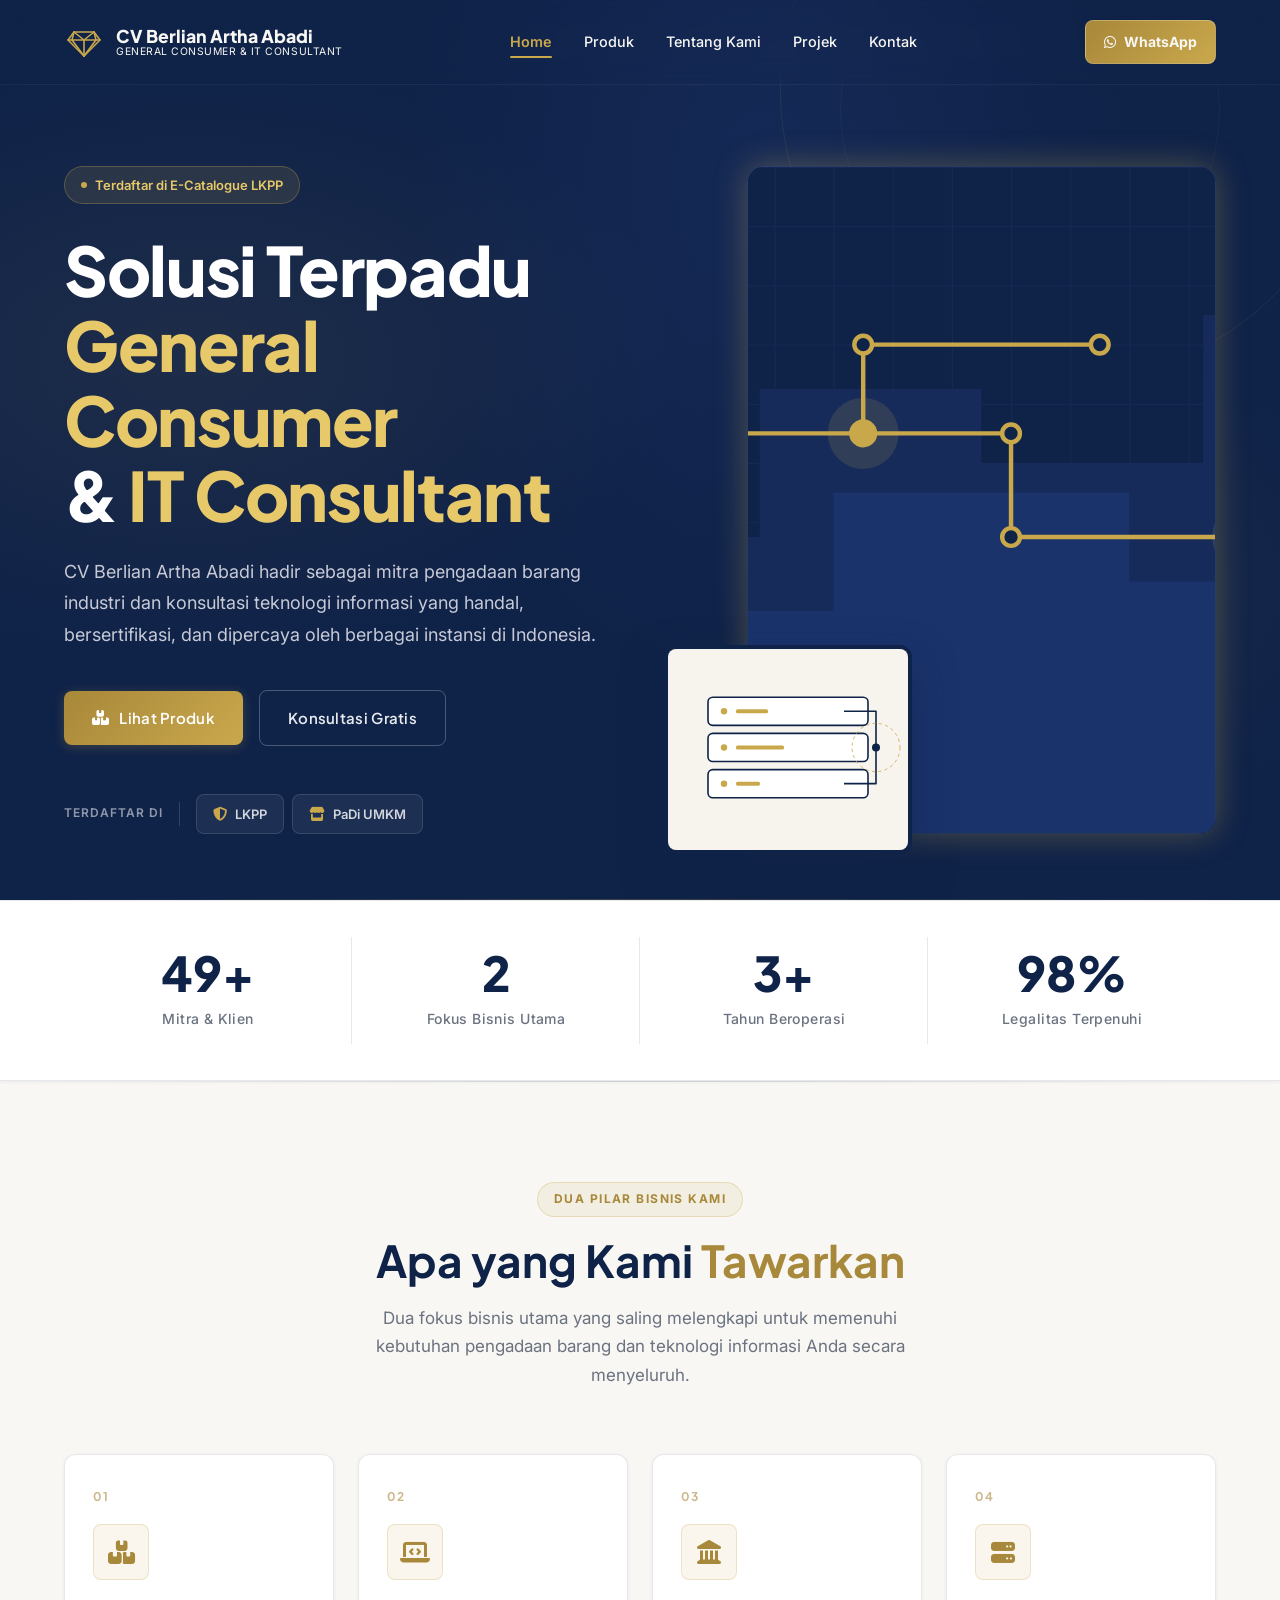
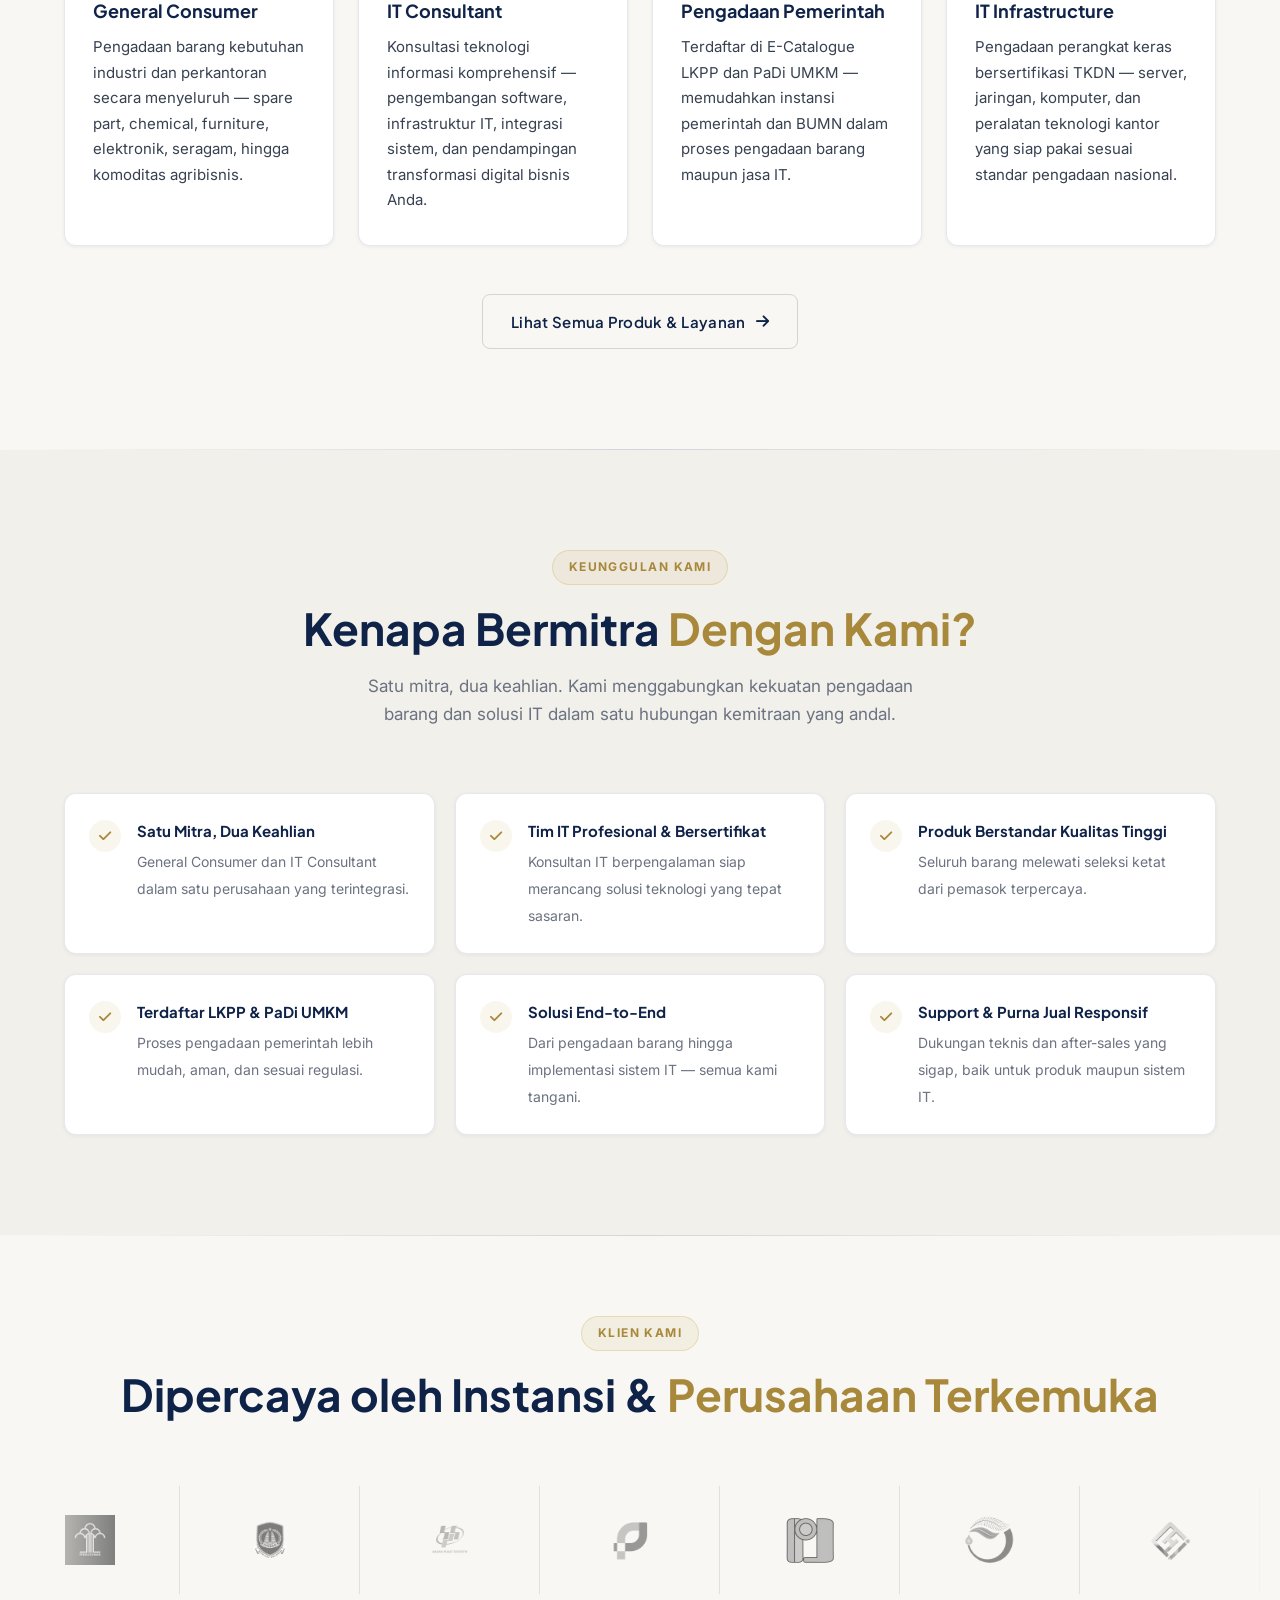
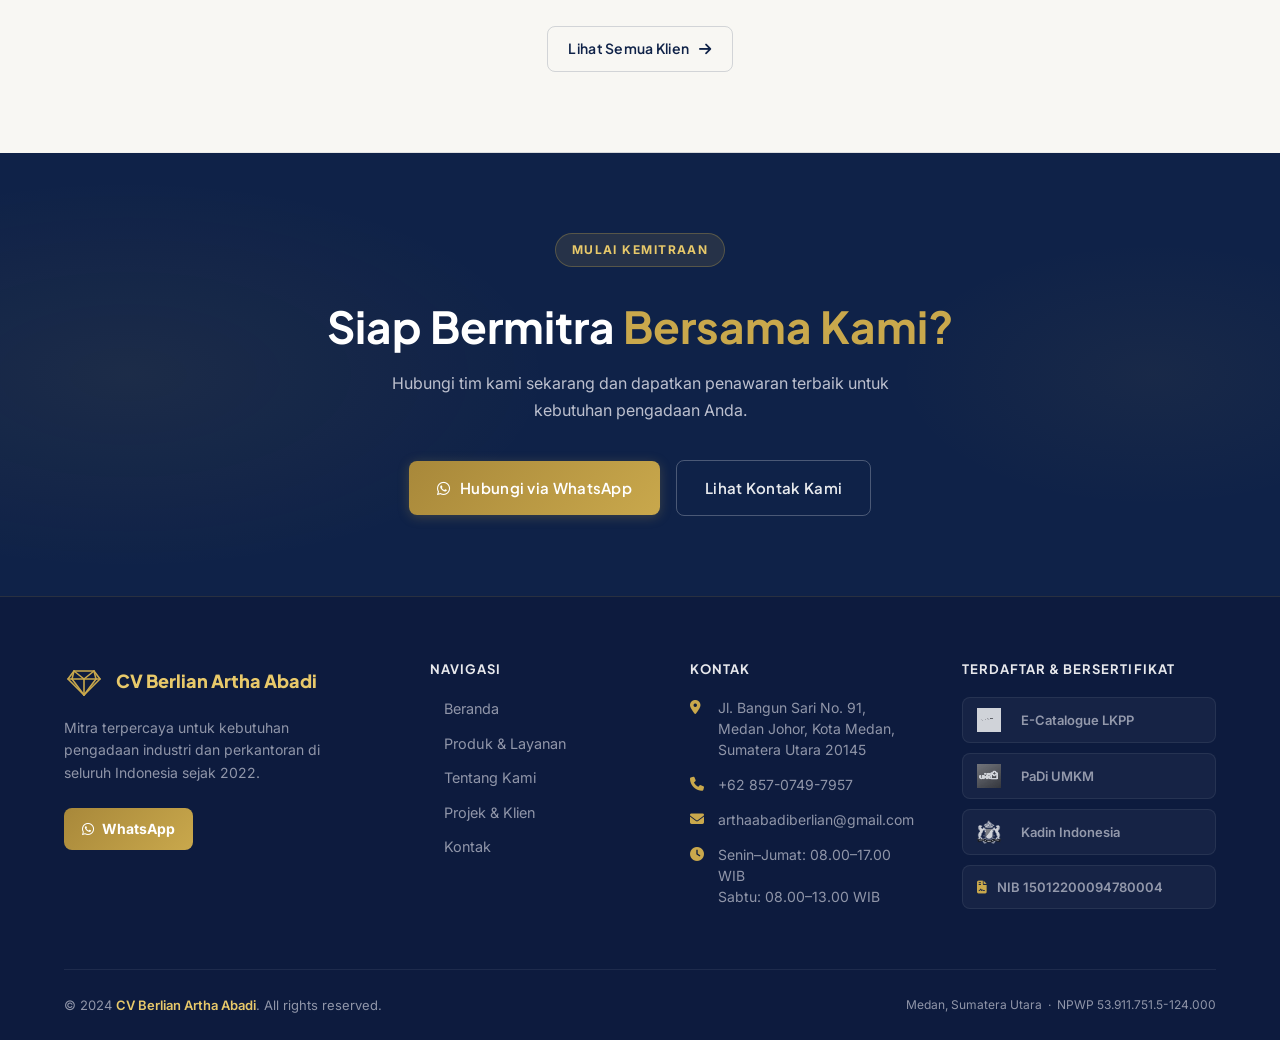
==== index.html @ b02e5cff "first commit" ====
<!DOCTYPE html>
<html lang="id">

<head>
  <meta charset="UTF-8" />
  <meta name="viewport" content="width=device-width, initial-scale=1.0" />
  <title>CV Berlian Artha Abadi — General Consumer & IT Consultant</title>

  <!-- SEO & Meta Tags -->
  <meta name="description"
    content="CV Berlian Artha Abadi adalah mitra terpercaya dalam bidang General Consumer dan IT Consultant — pengadaan barang & solusi teknologi untuk instansi pemerintah dan perusahaan swasta." />
  <meta name="robots" content="index, follow" />
  <link rel="canonical" href="https://www.berlianarthaabadi.co.id/" />

  <!-- Open Graph / Social Media -->
  <meta property="og:title" content="CV Berlian Artha Abadi — Solusi Terpadu Pengadaan & IT" />
  <meta property="og:description"
    content="Mitra terpercaya untuk kebutuhan industri & perkantoran. Terdaftar E-Catalogue LKPP & PaDi UMKM." />
  <meta property="og:type" content="website" />
  <meta property="og:url" content="https://www.berlianarthaabadi.co.id/" />
  <meta property="og:image" content="https://www.berlianarthaabadi.co.id/assets/images/logo-badge.svg" />
  <meta property="og:locale" content="id_ID" />

  <!-- Favicon & App Icons -->
  <link rel="icon" type="image/svg+xml" href="assets/images/favicon.svg" />
  <link rel="apple-touch-icon" href="assets/images/favicon.svg" />

  <!-- Performance: Preload Critical Assets (LCP Optimization) -->
  <link rel="preload" href="assets/images/hero-main.svg" as="image" />
  <link rel="preload" href="assets/images/hero-float.svg" as="image" />

  <!-- Fonts -->
  <link rel="preconnect" href="https://fonts.googleapis.com" />
  <link rel="preconnect" href="https://fonts.gstatic.com" crossorigin />
  <link
    href="https://fonts.googleapis.com/css2?family=Plus+Jakarta+Sans:wght@400;500;600;700;800&family=Inter:wght@400;500;600&display=swap"
    rel="stylesheet" />

  <!-- Font Awesome (Deferred for non-critical render) -->
  <link rel="preload" href="https://cdnjs.cloudflare.com/ajax/libs/font-awesome/6.5.0/css/all.min.css" as="style"
    onload="this.onload=null;this.rel='stylesheet'" />
  <noscript>
    <link rel="stylesheet" href="https://cdnjs.cloudflare.com/ajax/libs/font-awesome/6.5.0/css/all.min.css" />
  </noscript>

  <!-- AOS CSS -->
  <link rel="stylesheet" href="https://unpkg.com/aos@2.3.4/dist/aos.css" />

  <!-- Global CSS -->
  <link rel="stylesheet" href="css/style.css" />

  <!-- Structured Data (JSON-LD) for Local Business & B2B SEO -->
  <script type="application/ld+json">
  {
    "@context": "https://schema.org",
    "@type": "LocalBusiness",
    "name": "CV Berlian Artha Abadi",
    "image": "https://www.berlianarthaabadi.co.id/assets/images/logo-icon.svg",
    "@id": "https://www.berlianarthaabadi.co.id/",
    "url": "https://www.berlianarthaabadi.co.id/",
    "telephone": "+6285707497957",
    "email": "arthaabadiberlian@gmail.com",
    "address": {
      "@type": "PostalAddress",
      "streetAddress": "Jl. Bangun Sari No. 91, Kelurahan Kedai Durian, Kecamatan Medan Johor",
      "addressLocality": "Medan",
      "addressRegion": "Sumatera Utara",
      "postalCode": "20145",
      "addressCountry": "ID"
    },
    "geo": {
      "@type": "GeoCoordinates",
      "latitude": 3.5596,
      "longitude": 98.6722
    },
    "foundingDate": "2022-03-30",
    "description": "Perusahaan penyedia pengadaan barang industri (General Consumer) dan IT Consultant terpercaya di Medan, Sumatera Utara.",
    "priceRange": "$$"
  }
  </script>
</head>

<body>

  <!-- ============================================================
     NAVBAR
     ============================================================ -->
  <header class="navbar navbar-transparent-top" role="banner">
    <div class="container">
      <div class="navbar-inner">

        <a href="index.html" class="navbar-logo" aria-label="CV Berlian Artha Abadi — Beranda">
          <div class="logo-icon" aria-hidden="true" style="background: transparent; border: none;">
            <img src="assets/images/logo-icon.svg" alt="Ikon CV BAA" width="40" height="40"
              style="width: 100%; height: 100%;">
          </div>
          <div class="logo-text">
            <span class="logo-title" style="font-size: 1.1rem;">CV Berlian Artha Abadi</span>
            <span class="logo-subtitle" style="letter-spacing: 0.05em;">General Consumer &amp; IT Consultant</span>
          </div>
        </a>

        <nav role="navigation" aria-label="Menu utama desktop">
          <ul class="navbar-nav" role="list">
            <li><a href="index.html" class="nav-link active" data-page="index.html">Home</a></li>
            <li><a href="produk.html" class="nav-link" data-page="produk.html">Produk</a></li>
            <li><a href="tentang.html" class="nav-link" data-page="tentang.html">Tentang Kami</a></li>
            <li><a href="projek.html" class="nav-link" data-page="projek.html">Projek</a></li>
            <li><a href="kontak.html" class="nav-link" data-page="kontak.html">Kontak</a></li>
          </ul>
        </nav>

        <div class="navbar-cta">
          <a href="https://wa.me/6285707497957" class="btn-whatsapp" target="_blank" rel="noopener noreferrer"
            aria-label="Hubungi via WhatsApp">
            <i class="fa-brands fa-whatsapp" aria-hidden="true"></i> WhatsApp
          </a>
          <button class="hamburger" aria-label="Buka menu navigasi mobile" aria-expanded="false"
            aria-controls="mobile-nav">
            <span></span>
            <span></span>
            <span></span>
          </button>
        </div>

      </div>
    </div>
  </header>

  <!-- Mobile Nav Panel -->
  <div class="mobile-nav" id="mobile-nav" role="dialog" aria-label="Menu navigasi mobile">
    <nav>
      <ul role="list">
        <li><a href="index.html" class="nav-link" data-page="index.html">Home</a></li>
        <li><a href="produk.html" class="nav-link" data-page="produk.html">Produk</a></li>
        <li><a href="tentang.html" class="nav-link" data-page="tentang.html">Tentang Kami</a></li>
        <li><a href="projek.html" class="nav-link" data-page="projek.html">Projek</a></li>
        <li><a href="kontak.html" class="nav-link" data-page="kontak.html">Kontak</a></li>
      </ul>
    </nav>
    <div class="mobile-nav-cta">
      <a href="https://wa.me/6285707497957" class="btn btn-primary" target="_blank" rel="noopener noreferrer">
        <i class="fa-brands fa-whatsapp" aria-hidden="true"></i> Hubungi via WhatsApp
      </a>
    </div>
  </div>

  <main>
    <!-- ============================================================
       HERO SECTION
       ============================================================ -->
    <section class="hero" id="hero">
      <div class="hero-bg" aria-hidden="true"></div>
      <div class="hero-geo" aria-hidden="true">
        <div class="hero-geo-line"></div>
      </div>

      <div class="container">
        <div class="hero-inner">
          <!-- Left Column: Content -->
          <div class="hero-content" data-aos="fade-right" data-aos-duration="800">
            <div class="hero-tag">Terdaftar di E-Catalogue LKPP</div>
            <h1 class="hero-title">
              Solusi Terpadu<br>
              <span class="highlight">General Consumer</span><br>
              &amp; <span class="highlight">IT Consultant</span>
            </h1>
            <p class="hero-subtitle">
              CV Berlian Artha Abadi hadir sebagai mitra pengadaan barang industri
              dan konsultasi teknologi informasi yang handal, bersertifikasi, dan
              dipercaya oleh berbagai instansi di Indonesia.
            </p>
            <div class="btn-group" data-aos="fade-up" data-aos-delay="200">
              <a href="produk.html" class="btn btn-primary">
                <i class="fa-solid fa-boxes-stacked" aria-hidden="true"></i> Lihat Produk
              </a>
              <a href="kontak.html" class="btn btn-outline-light">Konsultasi Gratis</a>
            </div>
            <div class="hero-badges" data-aos="fade-up" data-aos-delay="350">
              <span class="hero-badge-label">Terdaftar di</span>
              <div class="hero-badge-divider" aria-hidden="true"></div>
              <div class="trust-badges-row flex gap-8">
                <div class="trust-badge"><i class="fa-solid fa-shield-halved" aria-hidden="true"></i> LKPP</div>
                <div class="trust-badge"><i class="fa-solid fa-store" aria-hidden="true"></i> PaDi UMKM</div>
              </div>
            </div>
          </div>

          <!-- Right Column: Visual Composition -->
          <div class="hero-visual" data-aos="fade-left" data-aos-duration="1000">
            <img src="assets/images/hero-main.svg" alt="Ilustrasi Pengadaan Industri Terpadu" class="hero-img-main"
              fetchpriority="high">
            <img src="assets/images/hero-float.svg" alt="Ilustrasi Solusi IT Consultant" class="hero-img-float"
              fetchpriority="high">
          </div>
        </div>
      </div>
    </section>

    <!-- ============================================================
       STATS / COUNTER SECTION
       ============================================================ -->
    <section class="stats-section" aria-label="Statistik perusahaan">
      <div class="container">
        <div class="stats-grid">

          <div class="stat-item" data-aos="zoom-in" data-aos-delay="0">
            <span class="stat-number" data-counter="50+" aria-label="Lebih dari 50 mitra dan klien">0</span>
            <span class="stat-label">Mitra &amp; Klien</span>
          </div>

          <div class="stat-item" data-aos="zoom-in" data-aos-delay="100">
            <span class="stat-number" data-counter="2" aria-label="2 fokus bisnis utama">0</span>
            <span class="stat-label">Fokus Bisnis Utama</span>
          </div>

          <div class="stat-item" data-aos="zoom-in" data-aos-delay="200">
            <span class="stat-number" data-counter="3+" aria-label="Lebih dari 3 tahun beroperasi">0</span>
            <span class="stat-label">Tahun Beroperasi</span>
          </div>

          <div class="stat-item" data-aos="zoom-in" data-aos-delay="300">
            <span class="stat-number" data-counter="100%" aria-label="100 persen legalitas terpenuhi">0</span>
            <span class="stat-label">Legalitas Terpenuhi</span>
          </div>

        </div>
      </div>
    </section>

    <div class="section-divider" aria-hidden="true"></div>

    <!-- ============================================================
       LAYANAN UNGGULAN
       ============================================================ -->
    <section class="section" id="layanan">
      <div class="container">

        <div class="section-header" data-aos="fade-up">
          <span class="section-label">Dua Pilar Bisnis Kami</span>
          <h2 class="section-title">Apa yang Kami <span>Tawarkan</span></h2>
          <p class="section-subtitle">
            Dua fokus bisnis utama yang saling melengkapi untuk memenuhi kebutuhan
            pengadaan barang dan teknologi informasi Anda secara menyeluruh.
          </p>
        </div>

        <div class="services-grid">

          <article class="service-card" data-aos="fade-up" data-aos-delay="0">
            <div class="service-number" aria-hidden="true">01</div>
            <div class="card-icon">
              <i class="fa-solid fa-boxes-stacked" aria-hidden="true"></i>
            </div>
            <h3 class="card-title">General Consumer</h3>
            <p class="card-text">
              Pengadaan barang kebutuhan industri dan perkantoran secara menyeluruh —
              spare part, chemical, furniture, elektronik, seragam, hingga komoditas agribisnis.
            </p>
          </article>

          <article class="service-card" data-aos="fade-up" data-aos-delay="100">
            <div class="service-number" aria-hidden="true">02</div>
            <div class="card-icon">
              <i class="fa-solid fa-laptop-code" aria-hidden="true"></i>
            </div>
            <h3 class="card-title">IT Consultant</h3>
            <p class="card-text">
              Konsultasi teknologi informasi komprehensif — pengembangan software,
              infrastruktur IT, integrasi sistem, dan pendampingan transformasi digital bisnis Anda.
            </p>
          </article>

          <article class="service-card" data-aos="fade-up" data-aos-delay="200">
            <div class="service-number" aria-hidden="true">03</div>
            <div class="card-icon">
              <i class="fa-solid fa-landmark" aria-hidden="true"></i>
            </div>
            <h3 class="card-title">Pengadaan Pemerintah</h3>
            <p class="card-text">
              Terdaftar di E-Catalogue LKPP dan PaDi UMKM — memudahkan
              instansi pemerintah dan BUMN dalam proses pengadaan barang maupun jasa IT.
            </p>
          </article>

          <article class="service-card" data-aos="fade-up" data-aos-delay="300">
            <div class="service-number" aria-hidden="true">04</div>
            <div class="card-icon">
              <i class="fa-solid fa-server" aria-hidden="true"></i>
            </div>
            <h3 class="card-title">IT Infrastructure</h3>
            <p class="card-text">
              Pengadaan perangkat keras bersertifikasi TKDN — server, jaringan,
              komputer, dan peralatan teknologi kantor yang siap pakai sesuai standar pengadaan nasional.
            </p>
          </article>

        </div>

        <div class="text-center mt-48" data-aos="fade-up" data-aos-delay="100">
          <a href="produk.html" class="btn btn-outline">
            Lihat Semua Produk &amp; Layanan
            <i class="fa-solid fa-arrow-right" aria-hidden="true"></i>
          </a>
        </div>

      </div>
    </section>

    <div class="section-divider" aria-hidden="true"></div>

    <!-- ============================================================
       KENAPA BERMITRA DENGAN KAMI
       ============================================================ -->
    <section class="section section-alt" id="keunggulan">
      <div class="container">

        <div class="section-header" data-aos="fade-up">
          <span class="section-label">Keunggulan Kami</span>
          <h2 class="section-title">Kenapa Bermitra <span>Dengan Kami?</span></h2>
          <p class="section-subtitle">
            Satu mitra, dua keahlian. Kami menggabungkan kekuatan pengadaan barang
            dan solusi IT dalam satu hubungan kemitraan yang andal.
          </p>
        </div>

        <div class="why-grid">

          <div class="why-item" data-aos="fade-up" data-aos-delay="0">
            <div class="why-check"><i class="fa-solid fa-check" aria-hidden="true"></i></div>
            <div class="why-text">
              <strong>Satu Mitra, Dua Keahlian</strong>
              <span>General Consumer dan IT Consultant dalam satu perusahaan yang terintegrasi.</span>
            </div>
          </div>

          <div class="why-item" data-aos="fade-up" data-aos-delay="80">
            <div class="why-check"><i class="fa-solid fa-check" aria-hidden="true"></i></div>
            <div class="why-text">
              <strong>Tim IT Profesional &amp; Bersertifikat</strong>
              <span>Konsultan IT berpengalaman siap merancang solusi teknologi yang tepat sasaran.</span>
            </div>
          </div>

          <div class="why-item" data-aos="fade-up" data-aos-delay="160">
            <div class="why-check"><i class="fa-solid fa-check" aria-hidden="true"></i></div>
            <div class="why-text">
              <strong>Produk Berstandar Kualitas Tinggi</strong>
              <span>Seluruh barang melewati seleksi ketat dari pemasok terpercaya.</span>
            </div>
          </div>

          <div class="why-item" data-aos="fade-up" data-aos-delay="0">
            <div class="why-check"><i class="fa-solid fa-check" aria-hidden="true"></i></div>
            <div class="why-text">
              <strong>Terdaftar LKPP &amp; PaDi UMKM</strong>
              <span>Proses pengadaan pemerintah lebih mudah, aman, dan sesuai regulasi.</span>
            </div>
          </div>

          <div class="why-item" data-aos="fade-up" data-aos-delay="80">
            <div class="why-check"><i class="fa-solid fa-check" aria-hidden="true"></i></div>
            <div class="why-text">
              <strong>Solusi End-to-End</strong>
              <span>Dari pengadaan barang hingga implementasi sistem IT — semua kami tangani.</span>
            </div>
          </div>

          <div class="why-item" data-aos="fade-up" data-aos-delay="160">
            <div class="why-check"><i class="fa-solid fa-check" aria-hidden="true"></i></div>
            <div class="why-text">
              <strong>Support &amp; Purna Jual Responsif</strong>
              <span>Dukungan teknis dan after-sales yang sigap, baik untuk produk maupun sistem IT.</span>
            </div>
          </div>

        </div>

      </div>
    </section>

    <div class="section-divider" aria-hidden="true"></div>

    <!-- ============================================================
       KLIEN KAMI — MARQUEE
       ============================================================ -->
    <section class="clients-section" id="klien">
      <div class="container">
        <div class="section-header" data-aos="fade-up">
          <span class="section-label">Klien Kami</span>
          <h2 class="section-title">Dipercaya oleh Instansi &amp; <span>Perusahaan Terkemuka</span></h2>
        </div>
      </div>

      <div class="marquee-wrapper" aria-label="Daftar klien CV BAA" role="region">
        <div class="marquee-track" aria-hidden="true">
          <!-- Set 1 -->
          <div class="client-logo-item">
            <div class="client-logo-box">
              <img src="assets/images/clients/logo-kemenkumham.png" alt="Kemenkumham RI" class="marquee-logo"
                loading="lazy">
            </div>
          </div>
          <div class="client-logo-item">
            <div class="client-logo-box">
              <img src="assets/images/clients/logo-imigrasi.png" alt="Imigrasi Sumut–Aceh" class="marquee-logo"
                loading="lazy">
            </div>
          </div>
          <div class="client-logo-item">
            <div class="client-logo-box">
              <img src="assets/images/clients/logo-bps.png" alt="BPS Tebing Tinggi" class="marquee-logo" loading="lazy">
            </div>
          </div>
          <div class="client-logo-item">
            <div class="client-logo-box">
              <img src="assets/images/clients/logo-pelindo.png" alt="Pelindo" class="marquee-logo" loading="lazy">
            </div>
          </div>
          <div class="client-logo-item">
            <div class="client-logo-box">
              <img src="assets/images/clients/logo-paya-pinang.png" alt="Paya Pinang Group" class="marquee-logo"
                loading="lazy">
            </div>
          </div>
          <div class="client-logo-item">
            <div class="client-logo-box"><img src="assets/images/clients/Betami Logo.png" alt="PT Betami" class="marquee-logo" loading="lazy"></div>
          </div>
          <div class="client-logo-item">
            <div class="client-logo-box"><img src="assets/images/clients/Hana Cakra Logo.png" alt="PT Hana Cakra Indonesia" class="marquee-logo" loading="lazy"></div>
          </div>
          <div class="client-logo-item">
            <div class="client-logo-box"><img src="assets/images/clients/Tunas Harapan Sawit Logo.png" alt="PT Tunas Harapan Sawit" class="marquee-logo" loading="lazy"></div>
          </div>
          <div class="client-logo-item">
            <div class="client-logo-box"><img src="assets/images/clients/Cinta Raja Logo.png" alt="PT Cinta Raja" class="marquee-logo" loading="lazy"></div>
          </div>
          <div class="client-logo-item">
            <div class="client-logo-box"><img src="assets/images/clients/Dharma Guna Wibawa Logo (1).png" alt="PT Dharma Guna Wibawa" class="marquee-logo" loading="lazy"></div>
          </div>
          <div class="client-logo-item">
            <div class="client-logo-box"><img src="assets/images/clients/Mursi Jaya Mandiri Logo.png" alt="PT Mursi Jaya Mandiri" class="marquee-logo" loading="lazy"></div>
          </div>
          <div class="client-logo-item">
            <div class="client-logo-box"><span class="client-logo-name">PT Purwaka Artha Danadyaksa</span></div>
          </div>

          <!-- Set 2 -->
          <div class="client-logo-item">
            <div class="client-logo-box">
              <img src="assets/images/clients/logo-kemenkumham.png" alt="Kemenkumham RI" class="marquee-logo"
                loading="lazy">
            </div>
          </div>
          <div class="client-logo-item">
            <div class="client-logo-box">
              <img src="assets/images/clients/logo-imigrasi.png" alt="Imigrasi Sumut–Aceh" class="marquee-logo"
                loading="lazy">
            </div>
          </div>
          <div class="client-logo-item">
            <div class="client-logo-box">
              <img src="assets/images/clients/logo-bps.png" alt="BPS Tebing Tinggi" class="marquee-logo" loading="lazy">
            </div>
          </div>
          <div class="client-logo-item">
            <div class="client-logo-box">
              <img src="assets/images/clients/logo-pelindo.png" alt="Pelindo" class="marquee-logo" loading="lazy">
            </div>
          </div>
          <div class="client-logo-item">
            <div class="client-logo-box">
              <img src="assets/images/clients/logo-paya-pinang.png" alt="Paya Pinang Group" class="marquee-logo"
                loading="lazy">
            </div>
          </div>
          <div class="client-logo-item">
            <div class="client-logo-box"><img src="assets/images/clients/Betami Logo.png" alt="PT Betami" class="marquee-logo" loading="lazy"></div>
          </div>
          <div class="client-logo-item">
            <div class="client-logo-box"><img src="assets/images/clients/Hana Cakra Logo.png" alt="PT Hana Cakra Indonesia" class="marquee-logo" loading="lazy"></div>
          </div>
          <div class="client-logo-item">
            <div class="client-logo-box"><img src="assets/images/clients/Tunas Harapan Sawit Logo.png" alt="PT Tunas Harapan Sawit" class="marquee-logo" loading="lazy"></div>
          </div>
          <div class="client-logo-item">
            <div class="client-logo-box"><img src="assets/images/clients/Cinta Raja Logo.png" alt="PT Cinta Raja" class="marquee-logo" loading="lazy"></div>
          </div>
          <div class="client-logo-item">
            <div class="client-logo-box"><img src="assets/images/clients/Dharma Guna Wibawa Logo (1).png" alt="PT Dharma Guna Wibawa" class="marquee-logo" loading="lazy"></div>
          </div>
          <div class="client-logo-item">
            <div class="client-logo-box"><img src="assets/images/clients/Mursi Jaya Mandiri Logo.png" alt="PT Mursi Jaya Mandiri" class="marquee-logo" loading="lazy"></div>
          </div>
          <div class="client-logo-item">
            <div class="client-logo-box"><span class="client-logo-name">PT Purwaka Artha Danadyaksa</span></div>
          </div>
        </div>
      </div>

      <div class="container mt-32 text-center" data-aos="fade-up">
        <a href="projek.html" class="btn btn-outline btn-sm">
          Lihat Semua Klien
          <i class="fa-solid fa-arrow-right" aria-hidden="true"></i>
        </a>
      </div>
    </section>

    <div class="section-divider" aria-hidden="true"></div>

    <!-- ============================================================
       CTA SECTION
       ============================================================ -->
    <section class="cta-section" id="cta">
      <div class="cta-section-bg" aria-hidden="true"></div>
      <div class="container">
        <div class="cta-content" data-aos="fade-up">
          <span class="section-label">Mulai Kemitraan</span>
          <h2 class="cta-title mt-16">Siap Bermitra <span class="text-gold">Bersama Kami?</span></h2>
          <p class="cta-subtitle mt-16">
            Hubungi tim kami sekarang dan dapatkan penawaran terbaik
            untuk kebutuhan pengadaan Anda.
          </p>
          <div class="btn-group flex-center mt-32">
            <a href="https://wa.me/6285707497957" class="btn btn-primary" target="_blank" rel="noopener noreferrer">
              <i class="fa-brands fa-whatsapp" aria-hidden="true"></i>
              Hubungi via WhatsApp
            </a>
            <a href="kontak.html" class="btn btn-outline-light">
              Lihat Kontak Kami
            </a>
          </div>
        </div>
      </div>
    </section>
  </main>

  <!-- ============================================================
     FOOTER
     ============================================================ -->
  <footer class="footer" role="contentinfo">
    <div class="container">
      <div class="footer-grid">

        <!-- Col 1: Brand -->
        <div>
          <div class="footer-logo-wrap">
            <div class="logo-icon" aria-hidden="true" style="background: transparent; border: none;">
              <img src="assets/images/logo-icon.svg" alt="Ikon CV BAA" width="30" height="30"
                style="width: 100%; height: 100%;" loading="lazy">
            </div>
            <span class="footer-company-name">CV Berlian Artha Abadi</span>
          </div>
          <p class="footer-tagline">
            Mitra terpercaya untuk kebutuhan pengadaan industri dan perkantoran
            di seluruh Indonesia sejak 2022.
          </p>
          <div class="flex gap-12">
            <a href="https://wa.me/6285707497957" class="btn-whatsapp btn-sm" target="_blank" rel="noopener noreferrer"
              aria-label="WhatsApp CV BAA">
              <i class="fa-brands fa-whatsapp" aria-hidden="true"></i> WhatsApp
            </a>
          </div>
        </div>

        <!-- Col 2: Navigasi -->
        <div>
          <h4 class="footer-col-title">Navigasi</h4>
          <nav aria-label="Navigasi Footer">
            <ul class="footer-links" role="list">
              <li><a href="index.html" class="footer-link">Beranda</a></li>
              <li><a href="produk.html" class="footer-link">Produk &amp; Layanan</a></li>
              <li><a href="tentang.html" class="footer-link">Tentang Kami</a></li>
              <li><a href="projek.html" class="footer-link">Projek &amp; Klien</a></li>
              <li><a href="kontak.html" class="footer-link">Kontak</a></li>
            </ul>
          </nav>
        </div>

        <!-- Col 3: Kontak -->
        <div>
          <h4 class="footer-col-title">Kontak</h4>
          <address style="font-style: normal;">
            <div class="footer-contact-item">
              <i class="fa-solid fa-location-dot" aria-hidden="true"></i>
              <span>Jl. Bangun Sari No. 91, Medan Johor, Kota Medan, Sumatera Utara 20145</span>
            </div>
            <div class="footer-contact-item">
              <i class="fa-solid fa-phone" aria-hidden="true"></i>
              <span>+62 857-0749-7957</span>
            </div>
            <div class="footer-contact-item">
              <i class="fa-solid fa-envelope" aria-hidden="true"></i>
              <a href="mailto:arthaabadiberlian@gmail.com" style="color:inherit;">arthaabadiberlian@gmail.com</a>
            </div>
            <div class="footer-contact-item">
              <i class="fa-solid fa-clock" aria-hidden="true"></i>
              <span>Senin–Jumat: 08.00–17.00 WIB<br>Sabtu: 08.00–13.00 WIB</span>
            </div>
          </address>
        </div>

        <!-- Col 4: Sertifikasi -->
        <div>
          <h4 class="footer-col-title">Terdaftar &amp; Bersertifikat</h4>
          <div class="footer-cert-items">
            <div class="footer-cert-item"><img src="assets/images/cert-lkpp.png" alt="LKPP" class="cert-logo"> E-Catalogue LKPP</div>
            <div class="footer-cert-item"><img src="assets/images/cert-padi-umkm.png" alt="PaDi UMKM" class="cert-logo"> PaDi UMKM</div>
            <div class="footer-cert-item"><img src="assets/images/cert-kadin.png" alt="Kadin" class="cert-logo"> Kadin Indonesia</div>
            <div class="footer-cert-item"><i class="fa-solid fa-file-contract" aria-hidden="true"></i> NIB 15012200094780004</div>
          </div>
        </div>

      </div>
    </div>

    <div class="container">
      <div class="footer-bottom">
        <p class="footer-copyright">
          &copy; 2024 <span>CV Berlian Artha Abadi</span>. All rights reserved.
        </p>
        <p class="footer-copyright" style="font-size:0.75rem;">
          Medan, Sumatera Utara &nbsp;·&nbsp; NPWP 53.911.751.5-124.000
        </p>
      </div>
    </div>
  </footer>

  <!-- Scripts -->
  <script src="https://unpkg.com/aos@2.3.4/dist/aos.js" defer></script>
  <script src="js/main.js" defer></script>
</body>

</html>
---- css/style.css ----
/* ============================================================
   CV BERLIAN ARTHA ABADI — Global Stylesheet
   Theme: Light — Warm White + Navy + Gold
   Design System: Variables → Reset → Base → Layout →
   Components → Utilities → Pages → Responsive
   ============================================================ */

/* ============================================================
   1. DESIGN TOKENS
   ============================================================ */
:root {
  /* Backgrounds — Light */
  --bg-primary: #F8F7F3;
  /* Warm off-white */
  --bg-secondary: #F1F0EB;
  /* Slightly deeper warm */
  --bg-card: #FFFFFF;
  /* Pure white cards */
  --bg-footer: #0D1B3E;
  /* Deep navy footer */
  --bg-navy: #0F2248;
  /* Navy hero/CTA areas */
  --bg-navy-mid: #162B5A;
  /* Slightly lighter navy */

  /* Gold Accent */
  --gold: #C9A84C;
  --gold-light: #E8C96A;
  --gold-dark: #A8883A;
  --gold-dim: rgba(201, 168, 76, 0.10);
  --gold-dim-strong: rgba(201, 168, 76, 0.18);
  --gold-glow: rgba(201, 168, 76, 0.25);
  --gold-glow-strong: rgba(201, 168, 76, 0.40);

  /* Navy Accent */
  --navy: #0F2248;
  --navy-dim: rgba(15, 34, 72, 0.07);
  --navy-dim-mid: rgba(15, 34, 72, 0.12);

  /* Text */
  --text-primary: #0F2248;
  /* Deep navy */
  --text-secondary: #374151;
  /* Dark slate */
  --text-muted: #6B7280;
  /* Medium gray */
  --text-on-navy: #E8E8F0;
  /* Text on navy bg */
  --text-muted-navy: rgba(232, 232, 240, 0.60);
  /* Muted text on navy */

  /* Borders */
  --border: rgba(15, 34, 72, 0.10);
  --border-mid: rgba(15, 34, 72, 0.16);
  --border-hover: rgba(201, 168, 76, 0.55);
  --border-navy: rgba(201, 168, 76, 0.18);
  /* Border on navy bg */

  /* Typography */
  --font-heading: 'Plus Jakarta Sans', sans-serif;
  --font-body: 'Inter', sans-serif;
  --text-base: 16px;
  --line-height: 1.7;

  /* Layout */
  --container-width: 1200px;
  --section-padding: 100px 0;
  --card-radius: 12px;
  --border-radius: 8px;

  /* Transitions */
  --transition-fast: 150ms ease;
  --transition-base: 250ms ease;
  --transition-slow: 400ms ease;

  /* Shadows — light theme */
  --shadow-sm: 0 1px 4px rgba(15, 34, 72, 0.06);
  --shadow-card: 0 4px 20px rgba(15, 34, 72, 0.08), 0 1px 4px rgba(15, 34, 72, 0.04);
  --shadow-card-hover: 0 12px 40px rgba(15, 34, 72, 0.12), 0 4px 12px rgba(15, 34, 72, 0.06);
  --shadow-gold: 0 0 20px rgba(201, 168, 76, 0.18);
  --shadow-gold-strong: 0 0 32px rgba(201, 168, 76, 0.35);

  /* Z-index */
  --z-navbar: 1000;
  --z-overlay: 900;
  --z-modal: 1100;
}

/* ============================================================
   2. RESET & BASE
   ============================================================ */
*, *::before, *::after {
  box-sizing: border-box;
  margin: 0;
  padding: 0;
}

html {
  font-size: var(--text-base);
  scroll-behavior: smooth;
  -webkit-text-size-adjust: 100%;
}

body {
  font-family: var(--font-body);
  font-weight: 400;
  line-height: var(--line-height);
  color: var(--text-secondary);
  background-color: var(--bg-primary);
  overflow-x: hidden;
}

/* Custom Scrollbar */
::-webkit-scrollbar {
  width: 6px;
}

::-webkit-scrollbar-track {
  background: var(--bg-secondary);
}

::-webkit-scrollbar-thumb {
  background: var(--gold);
  border-radius: 3px;
}

::-webkit-scrollbar-thumb:hover {
  background: var(--gold-dark);
}

img {
  max-width: 100%;
  height: auto;
  display: block;
}

a {
  color: inherit;
  text-decoration: none;
}

ul, ol {
  list-style: none;
}

button {
  font-family: var(--font-body);
  cursor: pointer;
  border: none;
  background: none;
}

input, textarea, select {
  font-family: var(--font-body);
}

/* ============================================================
   3. TYPOGRAPHY
   ============================================================ */
h1, h2, h3, h4, h5, h6 {
  font-family: var(--font-heading);
  font-weight: 700;
  line-height: 1.25;
  color: var(--text-primary);
}

h1 {
  font-size: clamp(2.25rem, 5vw, 3.75rem);
  font-weight: 800;
}

h2 {
  font-size: clamp(1.75rem, 3.5vw, 2.75rem);
}

h3 {
  font-size: clamp(1.25rem, 2.5vw, 1.75rem);
}

h4 {
  font-size: 1.25rem;
}

h5 {
  font-size: 1.125rem;
}

h6 {
  font-size: 1rem;
}

p {
  color: var(--text-secondary);
  line-height: var(--line-height);
}

.text-gold {
  color: var(--gold);
}

.text-navy {
  color: var(--navy);
}

.text-primary {
  color: var(--text-primary);
}

.text-secondary {
  color: var(--text-secondary);
}

.text-muted {
  color: var(--text-muted);
}

/* ============================================================
   4. LAYOUT
   ============================================================ */
.container {
  width: 100%;
  max-width: var(--container-width);
  margin: 0 auto;
  padding: 0 24px;
}

.section {
  padding: var(--section-padding);
}

.section-alt {
  background-color: var(--bg-secondary);
}

/* Section Divider */
.section-divider {
  width: 100%;
  height: 1px;
  background: linear-gradient(90deg, transparent, var(--border-mid), transparent);
}

/* Section Header */
.section-header {
  text-align: center;
  margin-bottom: 64px;
}

.section-label {
  display: inline-block;
  font-family: var(--font-body);
  font-size: 0.75rem;
  font-weight: 700;
  letter-spacing: 0.12em;
  text-transform: uppercase;
  color: var(--gold-dark);
  background: var(--gold-dim);
  border: 1px solid rgba(201, 168, 76, 0.30);
  padding: 6px 16px;
  border-radius: 100px;
  margin-bottom: 16px;
}

.section-title {
  margin-bottom: 16px;
}

.section-title span {
  color: var(--gold-dark);
}

.section-subtitle {
  max-width: 600px;
  margin: 0 auto;
  color: var(--text-muted);
  font-size: 1.0625rem;
}

/* Grid Helpers */
.grid-2 {
  display: grid;
  grid-template-columns: repeat(2, 1fr);
  gap: 32px;
}

.grid-3 {
  display: grid;
  grid-template-columns: repeat(3, 1fr);
  gap: 32px;
}

.grid-4 {
  display: grid;
  grid-template-columns: repeat(4, 1fr);
  gap: 24px;
}

/* Flex Helpers */
.flex {
  display: flex;
}

.flex-center {
  display: flex;
  align-items: center;
  justify-content: center;
}

.flex-between {
  display: flex;
  align-items: center;
  justify-content: space-between;
}

.align-start {
  align-items: flex-start;
}

.gap-8 {
  gap: 8px;
}

.gap-12 {
  gap: 12px;
}

.gap-16 {
  gap: 16px;
}

.gap-24 {
  gap: 24px;
}

.gap-32 {
  gap: 32px;
}

/* ============================================================
   5. COMPONENTS — BUTTONS
   ============================================================ */
.btn {
  display: inline-flex;
  align-items: center;
  gap: 10px;
  padding: 14px 28px;
  border-radius: var(--border-radius);
  font-family: var(--font-heading);
  font-size: 0.9375rem;
  font-weight: 600;
  letter-spacing: 0.02em;
  transition: all var(--transition-base);
  cursor: pointer;
  white-space: nowrap;
}

/* Primary — Gold fill */
.btn-primary {
  background: linear-gradient(135deg, var(--gold-dark), var(--gold));
  color: #FFFFFF;
  box-shadow: 0 2px 12px rgba(201, 168, 76, 0.25);
}

.btn-primary:hover {
  background: linear-gradient(135deg, var(--gold), var(--gold-light));
  box-shadow: var(--shadow-gold-strong);
  transform: translateY(-2px);
  color: #0F2248;
}

/* Outline — Navy border */
.btn-outline {
  background: transparent;
  color: var(--navy);
  border: 1.5px solid var(--border-mid);
}

.btn-outline:hover {
  border-color: var(--gold);
  color: var(--gold-dark);
  background: var(--gold-dim);
  transform: translateY(-2px);
}

/* Outline on navy bg */
.btn-outline-light {
  background: transparent;
  color: rgba(255, 255, 255, 0.90);
  border: 1.5px solid rgba(255, 255, 255, 0.25);
}

.btn-outline-light:hover {
  border-color: var(--gold);
  color: var(--gold-light);
  background: rgba(201, 168, 76, 0.10);
  transform: translateY(-2px);
}

/* Small */
.btn-sm {
  padding: 10px 20px;
  font-size: 0.875rem;
}

/* Button Group */
.btn-group {
  display: flex;
  flex-wrap: wrap;
  gap: 16px;
  align-items: center;
}

/* ============================================================
   6. COMPONENTS — CARDS
   ============================================================ */
.card {
  background: var(--bg-card);
  border: 1px solid var(--border);
  border-radius: var(--card-radius);
  padding: 32px;
  transition: all var(--transition-base);
  box-shadow: var(--shadow-sm);
}

.card:hover {
  border-color: var(--border-hover);
  transform: translateY(-4px);
  box-shadow: var(--shadow-card-hover);
}

.card-icon {
  width: 56px;
  height: 56px;
  background: var(--gold-dim);
  border: 1px solid rgba(201, 168, 76, 0.25);
  border-radius: var(--border-radius);
  display: flex;
  align-items: center;
  justify-content: center;
  font-size: 1.5rem;
  color: var(--gold-dark);
  margin-bottom: 20px;
  transition: all var(--transition-base);
  flex-shrink: 0;
}

.card:hover .card-icon {
  background: var(--gold-dim-strong);
  border-color: var(--gold);
}

.card-title {
  font-family: var(--font-heading);
  font-size: 1.125rem;
  font-weight: 700;
  color: var(--text-primary);
  margin-bottom: 12px;
}

.card-text {
  color: var(--text-secondary);
  font-size: 0.9375rem;
  line-height: 1.7;
}

/* ============================================================
   7. COMPONENTS — BADGE / TAG
   ============================================================ */
.badge {
  display: inline-flex;
  align-items: center;
  gap: 6px;
  padding: 5px 12px;
  border-radius: 100px;
  font-size: 0.75rem;
  font-weight: 600;
  letter-spacing: 0.05em;
}

.badge-gold {
  background: var(--gold-dim);
  color: var(--gold-dark);
  border: 1px solid rgba(201, 168, 76, 0.30);
}

.badge-tag {
  background: var(--navy-dim);
  color: var(--text-muted);
  border: 1px solid var(--border);
  font-weight: 500;
}

/* ============================================================
   8. COMPONENTS — NAVBAR
   ============================================================ */
.navbar {
  position: fixed;
  top: 0;
  left: 0;
  right: 0;
  z-index: var(--z-navbar);
  padding: 20px 0;
  transition: all var(--transition-base);
  background: rgba(248, 247, 243, 0.70);
  backdrop-filter: blur(12px);
  -webkit-backdrop-filter: blur(12px);
  border-bottom: 1px solid transparent;
}

.navbar.scrolled {
  background: rgba(255, 255, 255, 0.95);
  backdrop-filter: blur(24px);
  -webkit-backdrop-filter: blur(24px);
  border-bottom: 1px solid var(--border);
  padding: 14px 0;
  box-shadow: 0 2px 20px rgba(15, 34, 72, 0.08);
}

.navbar-inner {
  display: flex;
  align-items: center;
  justify-content: space-between;
  gap: 32px;
}

/* Logo */
.navbar-logo {
  display: flex;
  align-items: center;
  gap: 12px;
  text-decoration: none;
  flex-shrink: 0;
}

.logo-icon {
  width: 40px;
  height: 40px;
  background: linear-gradient(135deg, var(--navy), var(--bg-navy-mid));
  border-radius: 10px;
  display: flex;
  align-items: center;
  justify-content: center;
  font-size: 1rem;
  color: var(--gold);
}

.logo-text {
  display: flex;
  flex-direction: column;
  line-height: 1.1;
}

.logo-title {
  font-family: var(--font-heading);
  font-size: 1rem;
  font-weight: 800;
  color: var(--text-primary);
}

.logo-subtitle {
  font-size: 0.65rem;
  color: var(--text-muted);
  letter-spacing: 0.05em;
  text-transform: uppercase;
}

/* Nav Links */
.navbar-nav {
  display: flex;
  align-items: center;
  gap: 4px;
}

.nav-link {
  position: relative;
  display: block;
  padding: 8px 14px;
  font-size: 0.9rem;
  font-weight: 500;
  color: var(--text-muted);
  transition: color var(--transition-fast);
  border-radius: var(--border-radius);
}

.nav-link::after {
  content: '';
  position: absolute;
  bottom: 4px;
  left: 14px;
  right: 14px;
  height: 2px;
  background: var(--gold);
  border-radius: 2px;
  transform: scaleX(0);
  transition: transform var(--transition-base);
}

.nav-link:hover {
  color: var(--navy);
}

.nav-link.active {
  color: var(--gold-dark);
  font-weight: 600;
}

.nav-link.active::after {
  transform: scaleX(1);
}

/* Navbar CTA */
.navbar-cta {
  display: flex;
  align-items: center;
  gap: 12px;
  flex-shrink: 0;
}

.btn-whatsapp {
  display: inline-flex;
  align-items: center;
  gap: 8px;
  padding: 9px 18px;
  background: linear-gradient(135deg, var(--gold-dark), var(--gold));
  color: #FFFFFF;
  border-radius: var(--border-radius);
  font-size: 0.875rem;
  font-weight: 700;
  transition: all var(--transition-base);
}

.btn-whatsapp:hover {
  box-shadow: var(--shadow-gold-strong);
  transform: translateY(-1px);
  color: #0F2248;
}

/* Hamburger */
.hamburger {
  display: none;
  flex-direction: column;
  gap: 5px;
  cursor: pointer;
  padding: 8px;
  border-radius: var(--border-radius);
  transition: background var(--transition-fast);
}

.hamburger:hover {
  background: var(--navy-dim);
}

.hamburger span {
  display: block;
  width: 24px;
  height: 2px;
  background: var(--text-primary);
  border-radius: 2px;
  transition: all var(--transition-base);
}

.hamburger.open span:nth-child(1) {
  transform: translateY(7px) rotate(45deg);
}

.hamburger.open span:nth-child(2) {
  opacity: 0;
  transform: scaleX(0);
}

.hamburger.open span:nth-child(3) {
  transform: translateY(-7px) rotate(-45deg);
}

/* Mobile Nav Panel */
.mobile-nav {
  position: fixed;
  inset: 0;
  background: rgba(255, 255, 255, 0.97);
  backdrop-filter: blur(24px);
  -webkit-backdrop-filter: blur(24px);
  z-index: calc(var(--z-navbar) - 1);
  display: flex;
  flex-direction: column;
  align-items: center;
  justify-content: center;
  gap: 8px;
  transform: translateY(-100%);
  transition: transform var(--transition-slow);
}

.mobile-nav.open {
  transform: translateY(0);
}

.mobile-nav .nav-link {
  font-size: 1.5rem;
  font-family: var(--font-heading);
  font-weight: 700;
  padding: 12px 32px;
  text-align: center;
  color: var(--navy);
}

.mobile-nav .nav-link::after {
  bottom: 8px;
  left: 32px;
  right: 32px;
}

.mobile-nav-cta {
  margin-top: 24px;
}

/* ============================================================
   MODIFIKASI NAVBAR TRANSPARAN KHUSUS HALAMAN INDEX
   ============================================================ */
.navbar-transparent-top {
  background-color: transparent;
  border-bottom: 1px solid rgba(255, 255, 255, 0.05);
  transition: background-color 0.4s ease, border-color 0.4s ease, box-shadow 0.4s ease;
}

/* Ubah teks logo dan tautan menjadi putih saat di atas (sebelum di-scroll) */
.navbar-transparent-top:not(.scrolled) .logo-title,
.navbar-transparent-top:not(.scrolled) .logo-subtitle,
.navbar-transparent-top:not(.scrolled) .nav-link {
  color: #F8F7F3 !important;
  /* Warna putih gading */
}

/* Berikan efek hover putih terang saat di atas */
.navbar-transparent-top:not(.scrolled) .nav-link:hover,
.navbar-transparent-top:not(.scrolled) .nav-link.active {
  color: #C9A84C !important;
  /* Warna Gold */
}

/* Ubah garis hamburger menu menjadi putih saat di atas */
.navbar-transparent-top:not(.scrolled) .hamburger span {
  background-color: #F8F7F3;
}

/* Ubah border tombol WhatsApp saat transparan */
.navbar-transparent-top:not(.scrolled) .btn-whatsapp {
  background-color: rgba(255, 255, 255, 0.1);
  color: #F8F7F3;
  border: 1px solid rgba(255, 255, 255, 0.2);
}

.navbar-transparent-top:not(.scrolled) .btn-whatsapp:hover {
  background-color: #25D366;
  /* Warna asli WA saat di-hover */
  border-color: #25D366;
}

/* SAAT DI-SCROLL: Kembali ke desain asli (terang) */
.navbar-transparent-top.scrolled {
  background-color: var(--bg-primary);
  /* Warna terang bawaan Anda */
  box-shadow: var(--shadow-sm);
  border-bottom: none;
}

/* ============================================================
   9. COMPONENTS — HERO (Navy bg — contrast element)
   ============================================================ */
.hero {
  position: relative;
  min-height: 100vh;
  display: flex;
  align-items: center;
  overflow: hidden;
  padding-top: 100px;
  background: var(--bg-navy);
}

/* Navy radial accents */
.hero-bg {
  position: absolute;
  inset: 0;
  background:
    radial-gradient(ellipse 70% 60% at 15% 40%, rgba(201, 168, 76, 0.08) 0%, transparent 55%),
    radial-gradient(ellipse 50% 50% at 85% 65%, rgba(201, 168, 76, 0.05) 0%, transparent 50%),
    radial-gradient(ellipse 40% 80% at 60% 20%, rgba(22, 43, 90, 0.80) 0%, transparent 70%);
}

/* Geometric accent shapes */
.hero-geo {
  position: absolute;
  inset: 0;
  overflow: hidden;
  pointer-events: none;
}

.hero-geo::before {
  content: '';
  position: absolute;
  top: -200px;
  right: -80px;
  width: 580px;
  height: 580px;
  border: 1px solid rgba(201, 168, 76, 0.10);
  border-radius: 50%;
  animation: geoRotate 30s linear infinite;
}

.hero-geo::after {
  content: '';
  position: absolute;
  top: -80px;
  right: 60px;
  width: 380px;
  height: 380px;
  border: 1px solid rgba(201, 168, 76, 0.06);
  border-radius: 50%;
  animation: geoRotate 20s linear infinite reverse;
}

.hero-geo-line {
  position: absolute;
  bottom: 0;
  left: 0;
  width: 100%;
  height: 1px;
  background: linear-gradient(90deg, transparent, rgba(201, 168, 76, 0.25), transparent);
}

@keyframes geoRotate {
  from {
    transform: rotate(0deg);
  }

  to {
    transform: rotate(360deg);
  }
}

.hero-content {
  position: relative;
  z-index: 1;
  max-width: 760px;
}

.hero-tag {
  display: inline-flex;
  align-items: center;
  gap: 8px;
  padding: 7px 16px;
  background: rgba(201, 168, 76, 0.12);
  border: 1px solid rgba(201, 168, 76, 0.30);
  border-radius: 100px;
  font-size: 0.8125rem;
  font-weight: 600;
  color: var(--gold-light);
  margin-bottom: 28px;
}

.hero-tag::before {
  content: '';
  width: 6px;
  height: 6px;
  background: var(--gold);
  border-radius: 50%;
  animation: pulse 2s ease-in-out infinite;
}

@keyframes pulse {
  0%, 100% {
    opacity: 1;
    transform: scale(1);
  }

  50% {
    opacity: 0.5;
    transform: scale(0.8);
  }
}

.hero-title {
  font-size: clamp(2.5rem, 6vw, 4.25rem);
  font-weight: 800;
  line-height: 1.1;
  margin-bottom: 24px;
  letter-spacing: -0.02em;
  color: #FFFFFF;
}

.hero-title .highlight {
  color: var(--gold-light);
}

.hero-subtitle {
  font-size: clamp(1rem, 2vw, 1.125rem);
  color: var(--text-on-navy);
  line-height: 1.75;
  margin-bottom: 40px;
  max-width: 620px;
  opacity: 0.85;
}

/* Trust Badges */
.hero-badges {
  display: flex;
  flex-wrap: wrap;
  align-items: center;
  gap: 16px;
  margin-top: 48px;
}

.hero-badge-label {
  font-size: 0.75rem;
  color: var(--text-muted-navy);
  text-transform: uppercase;
  letter-spacing: 0.08em;
  font-weight: 600;
}

.hero-badge-divider {
  width: 1px;
  height: 24px;
  background: rgba(255, 255, 255, 0.15);
}

.trust-badge {
  display: flex;
  align-items: center;
  gap: 8px;
  padding: 8px 16px;
  background: rgba(255, 255, 255, 0.06);
  border: 1px solid rgba(255, 255, 255, 0.12);
  border-radius: var(--border-radius);
  font-size: 0.8125rem;
  font-weight: 600;
  color: rgba(255, 255, 255, 0.80);
  transition: all var(--transition-base);
}

.trust-badge:hover {
  border-color: rgba(201, 168, 76, 0.40);
  color: var(--gold-light);
}

.trust-badge i {
  color: var(--gold);
  font-size: 0.875rem;
}

/* Update Hero Container for Grid Layout */
.hero-inner {
  display: grid;
  grid-template-columns: 1fr 1fr;
  gap: 48px;
  align-items: center;
  position: relative;
  z-index: 2;
}

.hero-visual {
  position: relative;
  width: 100%;
  height: 100%;
  min-height: 400px;
  display: flex;
  justify-content: flex-end;
}

.hero-img-main {
  width: 85%;
  border-radius: 16px;
  box-shadow: var(--shadow-gold-strong);
  border: 1px solid rgba(255, 255, 255, 0.1);
  object-fit: cover;
}

/* Floating element to add depth */
.hero-img-float {
  position: absolute;
  bottom: -20px;
  left: 0;
  width: 45%;
  border-radius: 12px;
  box-shadow: 0 20px 40px rgba(15, 34, 72, 0.5);
  border: 4px solid var(--bg-navy);
  animation: float 6s ease-in-out infinite;
}

@media (max-width: 1024px) {
  .hero-inner {
    grid-template-columns: 1fr;
    text-align: center;
  }

  .hero-content {
    max-width: 100%;
    margin: 0 auto;
  }

  .hero-badges {
    justify-content: center;
  }

  .hero-visual {
    display: none;
    /* Hide complex composition on mobile for simplicity */
  }
}

/* ============================================================
   10. COMPONENTS — STATS COUNTER
   ============================================================ */
.stats-section {
  padding: 0;
  background: var(--bg-card);
  border-top: 1px solid var(--border);
  border-bottom: 1px solid var(--border);
  box-shadow: var(--shadow-sm);
}

.stats-grid {
  display: grid;
  grid-template-columns: repeat(4, 1fr);
}

.stat-item {
  padding: 48px 32px;
  text-align: center;
  position: relative;
  transition: background var(--transition-base);
}

.stat-item::after {
  content: '';
  position: absolute;
  top: 20%;
  right: 0;
  width: 1px;
  height: 60%;
  background: var(--border);
}

.stat-item:last-child::after {
  display: none;
}

.stat-item:hover {
  background: var(--gold-dim);
}

.stat-number {
  font-family: var(--font-heading);
  font-size: clamp(2rem, 4vw, 3rem);
  font-weight: 800;
  color: var(--navy);
  line-height: 1;
  margin-bottom: 8px;
  display: block;
}

.stat-label {
  font-size: 0.875rem;
  color: var(--text-muted);
  font-weight: 500;
  letter-spacing: 0.03em;
}

/* ============================================================
   11. COMPONENTS — SERVICE CARDS
   ============================================================ */
.services-grid {
  display: grid;
  grid-template-columns: repeat(4, 1fr);
  gap: 24px;
}

.service-card {
  background: var(--bg-card);
  border: 1px solid var(--border);
  border-radius: var(--card-radius);
  padding: 32px 28px;
  transition: all var(--transition-base);
  position: relative;
  overflow: hidden;
  box-shadow: var(--shadow-sm);
}

.service-card::before {
  content: '';
  position: absolute;
  top: 0;
  left: 0;
  right: 0;
  height: 3px;
  background: linear-gradient(90deg, transparent, var(--gold), transparent);
  opacity: 0;
  transition: opacity var(--transition-base);
}

.service-card:hover {
  border-color: rgba(201, 168, 76, 0.40);
  transform: translateY(-4px);
  box-shadow: var(--shadow-card-hover);
}

.service-card:hover::before {
  opacity: 1;
}

.service-number {
  font-family: var(--font-heading);
  font-size: 0.75rem;
  font-weight: 700;
  color: var(--gold-dark);
  letter-spacing: 0.1em;
  margin-bottom: 16px;
  opacity: 0.6;
}

/* ============================================================
   12. COMPONENTS — WHY US
   ============================================================ */
.why-grid {
  display: grid;
  grid-template-columns: repeat(3, 1fr);
  gap: 20px;
}

.why-item {
  display: flex;
  align-items: flex-start;
  gap: 16px;
  padding: 24px;
  background: var(--bg-card);
  border: 1px solid var(--border);
  border-radius: var(--card-radius);
  transition: all var(--transition-base);
  box-shadow: var(--shadow-sm);
}

.why-item:hover {
  border-color: rgba(201, 168, 76, 0.35);
  box-shadow: var(--shadow-card-hover);
}

.why-check {
  width: 32px;
  height: 32px;
  background: var(--gold-dim);
  border-radius: 50%;
  display: flex;
  align-items: center;
  justify-content: center;
  color: var(--gold-dark);
  font-size: 0.875rem;
  flex-shrink: 0;
  margin-top: 2px;
}

.why-text strong {
  display: block;
  font-family: var(--font-heading);
  font-weight: 700;
  color: var(--text-primary);
  font-size: 0.9375rem;
  margin-bottom: 4px;
}

.why-text span {
  font-size: 0.875rem;
  color: var(--text-muted);
  line-height: 1.5;
}

/* ============================================================
   13. COMPONENTS — CLIENT MARQUEE
   ============================================================ */
.clients-section {
  overflow: hidden;
  padding: 80px 0;
}

.marquee-wrapper {
  position: relative;
  overflow: hidden;
}

.marquee-wrapper::before,
.marquee-wrapper::after {
  content: '';
  position: absolute;
  top: 0;
  bottom: 0;
  width: 120px;
  z-index: 2;
}

.marquee-wrapper::before {
  left: 0;
  background: linear-gradient(90deg, var(--bg-primary), transparent);
}

.marquee-wrapper::after {
  right: 0;
  background: linear-gradient(-90deg, var(--bg-primary), transparent);
}

.marquee-track {
  display: flex;
  align-items: center;
  gap: 0;
  width: max-content;
  animation: marquee 35s linear infinite;
}

.marquee-track:hover {
  animation-play-state: paused;
}

@keyframes marquee {
  0% {
    transform: translateX(0);
  }

  100% {
    transform: translateX(-50%);
  }
}

.client-logo-item {
  display: flex;
  align-items: center;
  justify-content: center;
  padding: 16px 36px;
  border-right: 1px solid var(--border);
  min-width: 180px;
}

.client-logo-item:last-child {
  border-right: none;
}

.client-logo-box {
  display: flex;
  align-items: center;
  justify-content: center;
  padding: 12px 20px;
  border-radius: var(--border-radius);
  border: 1px solid transparent;
  transition: all var(--transition-base);
  cursor: default;
}

.client-logo-box:hover {
  border-color: rgba(201, 168, 76, 0.30);
  background: var(--gold-dim);
}

.client-logo-name {
  font-family: var(--font-heading);
  font-size: 0.8125rem;
  font-weight: 700;
  color: var(--text-muted);
  white-space: nowrap;
  transition: color var(--transition-base);
  letter-spacing: 0.02em;
}

.client-logo-box:hover .client-logo-name {
  color: var(--gold-dark);
}

.marquee-logo {
  max-width: 140px;
  /* Batasi lebar maksimal logo */
  max-height: 50px;
  /* Batasi tinggi maksimal agar seragam */
  width: auto;
  height: auto;
  object-fit: contain;
  /* Memastikan logo tidak melar (distorsi) */

  /* Efek Grayscale agar tampilan lebih seragam dan elegan (Opsional tapi disarankan) */
  filter: grayscale(100%) opacity(0.6);
  transition: filter 0.3s ease, opacity 0.3s ease;
}

/* Mengembalikan warna asli logo saat kursor diarahkan (Hover) */
.client-logo-item:hover .marquee-logo {
  filter: grayscale(0%) opacity(1);
}

/* ============================================================
   14. COMPONENTS — CTA SECTION (Navy bg — contrast)
   ============================================================ */
.cta-section {
  position: relative;
  padding: 80px 0;
  overflow: hidden;
  background: var(--bg-navy);
}

.cta-section-bg {
  position: absolute;
  inset: 0;
  background:
    radial-gradient(ellipse 60% 80% at 10% 50%, rgba(201, 168, 76, 0.07) 0%, transparent 55%),
    radial-gradient(ellipse 40% 60% at 90% 50%, rgba(201, 168, 76, 0.05) 0%, transparent 50%);
}

.cta-content {
  position: relative;
  z-index: 1;
  text-align: center;
}

/* CTA text on navy */
.cta-section .cta-title {
  color: #FFFFFF;
}

.cta-section .cta-subtitle {
  color: var(--text-on-navy);
  opacity: 0.80;
}

.cta-section .section-label {
  background: rgba(201, 168, 76, 0.12);
  border-color: rgba(201, 168, 76, 0.30);
  color: var(--gold-light);
}

.cta-title {
  margin-bottom: 16px;
}

.cta-subtitle {
  max-width: 540px;
  margin: 0 auto 36px;
}

/* ============================================================
   15. COMPONENTS — FOOTER (Navy bg)
   ============================================================ */
.footer {
  background: var(--bg-footer);
  border-top: 1px solid rgba(201, 168, 76, 0.15);
  padding: 64px 0 0;
}

.footer-grid {
  display: grid;
  grid-template-columns: 1.5fr 1fr 1fr 1.2fr;
  gap: 48px;
  padding-bottom: 48px;
}

.footer-col-title {
  font-family: var(--font-heading);
  font-size: 0.8125rem;
  font-weight: 700;
  color: rgba(255, 255, 255, 0.90);
  letter-spacing: 0.08em;
  text-transform: uppercase;
  margin-bottom: 20px;
}

.footer-logo-wrap {
  display: flex;
  align-items: center;
  gap: 12px;
  margin-bottom: 16px;
}

/* Logo icon on footer — inverted */
.footer .logo-icon {
  background: linear-gradient(135deg, var(--gold-dark), var(--gold));
  color: var(--bg-footer);
}

.footer-company-name {
  font-family: var(--font-heading);
  font-size: 1.125rem;
  font-weight: 800;
  color: var(--gold-light);
}

.footer-tagline {
  font-size: 0.875rem;
  color: var(--text-muted-navy);
  line-height: 1.6;
  margin-bottom: 24px;
  max-width: 280px;
}

.footer .btn-whatsapp {
  background: linear-gradient(135deg, var(--gold-dark), var(--gold));
  color: #fff;
}

.footer-links {
  display: flex;
  flex-direction: column;
  gap: 10px;
}

.footer-link {
  font-size: 0.9rem;
  color: var(--text-muted-navy);
  transition: color var(--transition-fast);
  display: flex;
  align-items: center;
  gap: 8px;
}

.footer-link::before {
  content: '';
  width: 6px;
  height: 1px;
  background: var(--gold);
  opacity: 0;
  transition: opacity var(--transition-fast);
  flex-shrink: 0;
}

.footer-link:hover {
  color: var(--gold-light);
}

.footer-link:hover::before {
  opacity: 1;
}

.footer-contact-item {
  display: flex;
  gap: 12px;
  margin-bottom: 14px;
  font-size: 0.875rem;
  color: var(--text-muted-navy);
  line-height: 1.5;
}

.footer-contact-item i {
  color: var(--gold);
  width: 16px;
  margin-top: 3px;
  flex-shrink: 0;
}

.footer-cert-items {
  display: flex;
  flex-direction: column;
  gap: 10px;
}

.footer-cert-item {
  display: flex;
  align-items: center;
  gap: 10px;
  padding: 10px 14px;
  background: rgba(255, 255, 255, 0.04);
  border: 1px solid rgba(255, 255, 255, 0.07);
  border-radius: var(--border-radius);
  font-size: 0.8125rem;
  font-weight: 600;
  color: var(--text-muted-navy);
}

.footer-cert-item i {
  color: var(--gold);
}

.footer-bottom {
  border-top: 1px solid rgba(255, 255, 255, 0.07);
  padding: 24px 0;
  display: flex;
  align-items: center;
  justify-content: space-between;
  gap: 16px;
}

.footer-copyright {
  font-size: 0.8125rem;
  color: var(--text-muted-navy);
}

.footer-copyright span {
  color: var(--gold-light);
  font-weight: 600;
}

/* ============================================================
   16. COMPONENTS — PAGE HERO (Light bg inner pages)
   ============================================================ */
.page-hero {
  position: relative;
  padding: 160px 0 80px;
  overflow: hidden;
  background: var(--bg-secondary);
  border-bottom: 1px solid var(--border);
}

.page-hero-bg {
  position: absolute;
  inset: 0;
  background:
    radial-gradient(ellipse 50% 80% at 5% 50%, rgba(201, 168, 76, 0.06) 0%, transparent 55%),
    radial-gradient(ellipse 35% 60% at 95% 50%, rgba(201, 168, 76, 0.04) 0%, transparent 50%);
}

.page-hero-content {
  position: relative;
  z-index: 1;
}

.breadcrumb {
  display: flex;
  align-items: center;
  gap: 8px;
  font-size: 0.8125rem;
  color: var(--text-muted);
  margin-bottom: 20px;
}

.breadcrumb a {
  color: var(--text-muted);
  transition: color var(--transition-fast);
}

.breadcrumb a:hover {
  color: var(--gold-dark);
}

.breadcrumb-sep {
  color: var(--border-mid);
}

.breadcrumb-current {
  color: var(--gold-dark);
  font-weight: 600;
}

.page-hero-title {
  margin-bottom: 16px;
}

.page-hero-subtitle {
  max-width: 600px;
  color: var(--text-secondary);
}

/* ============================================================
   17. COMPONENTS — PRODUCT CARDS
   ============================================================ */
.product-filters {
  display: flex;
  align-items: center;
  gap: 8px;
  flex-wrap: wrap;
  margin-bottom: 48px;
}

.filter-btn {
  padding: 8px 20px;
  border-radius: 100px;
  font-size: 0.875rem;
  font-weight: 600;
  color: var(--text-muted);
  background: var(--bg-card);
  border: 1px solid var(--border);
  cursor: pointer;
  transition: all var(--transition-base);
  box-shadow: var(--shadow-sm);
}

.filter-btn:hover,
.filter-btn.active {
  background: var(--gold-dim);
  color: var(--gold-dark);
  border-color: rgba(201, 168, 76, 0.35);
}

.products-grid {
  display: grid;
  grid-template-columns: repeat(3, 1fr);
  gap: 28px;
}

.product-card {
  background: var(--bg-card);
  border: 1px solid var(--border);
  border-radius: var(--card-radius);
  overflow: hidden;
  transition: all var(--transition-base);
  display: flex;
  flex-direction: column;
  box-shadow: var(--shadow-sm);
}

.product-card:hover {
  border-color: rgba(201, 168, 76, 0.40);
  transform: translateY(-4px);
  box-shadow: var(--shadow-card-hover);
}

.product-card-img {
  width: 100%;
  height: 200px;
  object-fit: cover;
  background: var(--bg-secondary);
  display: flex;
  align-items: center;
  justify-content: center;
  color: var(--gold-dark);
  font-size: 2.5rem;
  position: relative;
  overflow: hidden;
}

.product-card-img::after {
  content: '';
  position: absolute;
  bottom: 0;
  left: 0;
  right: 0;
  height: 40px;
  background: linear-gradient(transparent, var(--bg-card));
}

.product-card-body {
  padding: 24px;
  flex: 1;
  display: flex;
  flex-direction: column;
}

.product-card-cat {
  margin-bottom: 12px;
}

.product-card-title {
  font-family: var(--font-heading);
  font-size: 1.0625rem;
  font-weight: 700;
  color: var(--text-primary);
  margin-bottom: 10px;
  line-height: 1.3;
}

.product-card-desc {
  font-size: 0.875rem;
  color: var(--text-muted);
  line-height: 1.65;
  margin-bottom: 16px;
  flex: 1;
}

.product-tags {
  display: flex;
  flex-wrap: wrap;
  gap: 6px;
  margin-top: auto;
}

.product-tag {
  font-size: 0.7rem;
  font-weight: 600;
  padding: 3px 10px;
  background: var(--navy-dim);
  color: var(--text-muted);
  border: 1px solid var(--border);
  border-radius: 100px;
  letter-spacing: 0.02em;
}

/* ============================================================
   18. COMPONENTS — ABOUT / TENTANG
   ============================================================ */
.about-grid {
  display: grid;
  grid-template-columns: 1fr 1fr;
  gap: 80px;
  align-items: center;
}

.about-stats {
  display: grid;
  grid-template-columns: 1fr 1fr;
  gap: 20px;
}

.about-stat-card {
  background: var(--bg-card);
  border: 1px solid var(--border);
  border-radius: var(--card-radius);
  padding: 28px 24px;
  text-align: center;
  transition: all var(--transition-base);
  box-shadow: var(--shadow-sm);
}

.about-stat-card:hover {
  border-color: rgba(201, 168, 76, 0.45);
  box-shadow: var(--shadow-gold);
}

.about-stat-card .stat-number {
  font-size: 2.25rem;
}

.about-text-content p {
  margin-bottom: 20px;
  color: var(--text-secondary);
  line-height: 1.8;
}

.about-text-content p:last-child {
  margin-bottom: 0;
}

/* Vision Mission */
.visi-misi-grid {
  display: grid;
  grid-template-columns: 1fr 1fr;
  gap: 32px;
}

.vm-card {
  background: var(--bg-card);
  border: 1px solid var(--border);
  border-radius: var(--card-radius);
  padding: 40px 36px;
  position: relative;
  overflow: hidden;
  transition: all var(--transition-base);
  box-shadow: var(--shadow-sm);
}

.vm-card::before {
  content: '';
  position: absolute;
  top: 0;
  left: 0;
  right: 0;
  height: 3px;
  background: linear-gradient(90deg, var(--navy), var(--gold), var(--navy));
}

.vm-card:hover {
  border-color: rgba(201, 168, 76, 0.40);
  box-shadow: var(--shadow-card-hover);
}

.vm-label {
  font-size: 0.7rem;
  font-weight: 700;
  letter-spacing: 0.15em;
  text-transform: uppercase;
  color: var(--gold-dark);
  background: var(--gold-dim);
  border: 1px solid rgba(201, 168, 76, 0.25);
  padding: 4px 12px;
  border-radius: 100px;
  display: inline-block;
  margin-bottom: 20px;
}

.vm-title {
  font-size: 1.5rem;
  font-weight: 700;
  margin-bottom: 16px;
}

.vm-text {
  color: var(--text-secondary);
  line-height: 1.75;
}

.vm-list {
  display: flex;
  flex-direction: column;
  gap: 12px;
}

.vm-list-item {
  display: flex;
  align-items: flex-start;
  gap: 10px;
  font-size: 0.9375rem;
  color: var(--text-secondary);
  line-height: 1.6;
}

.vm-list-item i {
  color: var(--gold-dark);
  margin-top: 3px;
  flex-shrink: 0;
  font-size: 0.75rem;
}

/* Values Grid */
.values-grid {
  display: grid;
  grid-template-columns: repeat(4, 1fr);
  gap: 24px;
}

.value-card {
  background: var(--bg-card);
  border: 1px solid var(--border);
  border-radius: var(--card-radius);
  padding: 32px 24px;
  text-align: center;
  transition: all var(--transition-base);
  box-shadow: var(--shadow-sm);
}

.value-card:hover {
  border-color: rgba(201, 168, 76, 0.40);
  transform: translateY(-4px);
  box-shadow: var(--shadow-card-hover);
}

.value-icon {
  width: 64px;
  height: 64px;
  background: var(--gold-dim);
  border: 1px solid rgba(201, 168, 76, 0.25);
  border-radius: 50%;
  display: flex;
  align-items: center;
  justify-content: center;
  font-size: 1.5rem;
  color: var(--gold-dark);
  margin: 0 auto 20px;
  transition: all var(--transition-base);
}

.value-card:hover .value-icon {
  background: var(--gold-dim-strong);
  border-color: var(--gold);
  transform: scale(1.05);
}

.value-title {
  font-family: var(--font-heading);
  font-size: 1.0625rem;
  font-weight: 700;
  color: var(--text-primary);
  margin-bottom: 10px;
}

.value-text {
  font-size: 0.875rem;
  color: var(--text-muted);
  line-height: 1.65;
}

/* Legalitas */
.legalitas-grid {
  display: grid;
  grid-template-columns: repeat(3, 1fr);
  gap: 20px;
}

.legalitas-card {
  background: var(--bg-card);
  border: 1px solid var(--border);
  border-radius: var(--card-radius);
  padding: 24px;
  display: flex;
  align-items: flex-start;
  gap: 16px;
  transition: all var(--transition-base);
  box-shadow: var(--shadow-sm);
}

.legalitas-card:hover {
  border-color: rgba(201, 168, 76, 0.35);
  box-shadow: var(--shadow-card-hover);
}

.legalitas-icon {
  width: 44px;
  height: 44px;
  background: var(--gold-dim);
  border-radius: var(--border-radius);
  display: flex;
  align-items: center;
  justify-content: center;
  color: var(--gold-dark);
  font-size: 1.125rem;
  flex-shrink: 0;
  border: 1px solid rgba(201, 168, 76, 0.20);
}

.legalitas-label {
  font-size: 0.75rem;
  font-weight: 600;
  color: var(--text-muted);
  text-transform: uppercase;
  letter-spacing: 0.05em;
  margin-bottom: 4px;
}

.legalitas-value {
  font-size: 0.9rem;
  font-weight: 600;
  color: var(--text-primary);
  line-height: 1.4;
}

/* Certification */
.cert-grid {
  display: grid;
  grid-template-columns: repeat(3, 1fr);
  gap: 32px;
}

.cert-card {
  background: var(--bg-card);
  border: 1px solid var(--border);
  border-radius: var(--card-radius);
  padding: 40px 32px;
  text-align: center;
  transition: all var(--transition-base);
  position: relative;
  overflow: hidden;
  box-shadow: var(--shadow-sm);
}

.cert-card::before {
  content: '';
  position: absolute;
  top: 0;
  left: 0;
  right: 0;
  height: 3px;
  background: linear-gradient(90deg, var(--navy), var(--gold), var(--navy));
}

.cert-card:hover {
  border-color: rgba(201, 168, 76, 0.40);
  transform: translateY(-4px);
  box-shadow: var(--shadow-card-hover);
}

.cert-logo-wrap {
  height: 80px;
  display: flex;
  align-items: center;
  justify-content: center;
  margin: 0 auto 24px;
}

.cert-logo-card {
  max-height: 68px;
  max-width: 180px;
  width: auto;
  height: auto;
  object-fit: contain;
  transition: transform var(--transition-base), filter var(--transition-base);
}

.cert-card:hover .cert-logo-card {
  transform: scale(1.05);
}

.about-badge-wrap {
  display: flex;
  justify-content: center;
  margin-bottom: 24px;
}

.about-badge-img {
  width: 140px;
  height: 140px;
  opacity: 0.92;
  filter: drop-shadow(0 4px 16px rgba(201, 168, 76, 0.20));
}

.cert-name {
  font-family: var(--font-heading);
  font-size: 1.125rem;
  font-weight: 700;
  color: var(--navy);
  margin-bottom: 8px;
}

.cert-desc {
  font-size: 0.875rem;
  color: var(--text-muted);
  line-height: 1.65;
}

/* ============================================================
   19. COMPONENTS — PROJECTS / CLIENTS PAGE
   ============================================================ */
.clients-sector {
  margin-bottom: 56px;
}

.sector-label {
  display: inline-flex;
  align-items: center;
  gap: 10px;
  font-family: var(--font-heading);
  font-size: 0.8125rem;
  font-weight: 700;
  color: var(--navy);
  text-transform: uppercase;
  letter-spacing: 0.08em;
  margin-bottom: 24px;
  padding-bottom: 16px;
  border-bottom: 2px solid var(--border);
  width: 100%;
}

.sector-label i {
  font-size: 1rem;
  color: var(--gold-dark);
}

.clients-grid-list {
  display: grid;
  grid-template-columns: repeat(2, 1fr);
  gap: 16px;
}

.client-item {
  display: flex;
  align-items: center;
  gap: 16px;
  padding: 20px 24px;
  background: var(--bg-card);
  border: 1px solid var(--border);
  border-radius: var(--card-radius);
  transition: all var(--transition-base);
  box-shadow: var(--shadow-sm);
}

.client-item:hover {
  border-color: rgba(201, 168, 76, 0.40);
  box-shadow: var(--shadow-card-hover);
  transform: translateX(4px);
}

.client-avatar {
  width: 44px;
  height: 44px;
  background: var(--navy-dim);
  border: 1px solid var(--border);
  border-radius: var(--border-radius);
  display: flex;
  align-items: center;
  justify-content: center;
  font-size: 1.125rem;
  color: var(--navy);
  flex-shrink: 0;
}

.client-name {
  font-family: var(--font-heading);
  font-size: 0.9375rem;
  font-weight: 700;
  color: var(--text-primary);
  margin-bottom: 3px;
  line-height: 1.3;
}

.client-sector-tag {
  font-size: 0.75rem;
  color: var(--text-muted);
  font-weight: 500;
}

/* Logo Mosaic Grid */
.logo-mosaic {
  display: grid;
  grid-template-columns: repeat(4, 1fr);
  gap: 16px;
}

.logo-mosaic-item {
  background: var(--bg-card);
  border: 1px solid var(--border);
  border-radius: var(--card-radius);
  padding: 28px 20px;
  text-align: center;
  transition: all var(--transition-base);
  cursor: default;
  box-shadow: var(--shadow-sm);
}

.logo-mosaic-item:hover {
  border-color: rgba(201, 168, 76, 0.40);
  background: var(--gold-dim);
  box-shadow: var(--shadow-card-hover);
}

.logo-mosaic-name {
  font-family: var(--font-heading);
  font-size: 0.8125rem;
  font-weight: 700;
  color: var(--text-muted);
  transition: color var(--transition-base);
  line-height: 1.4;
}

.logo-mosaic-item:hover .logo-mosaic-name {
  color: var(--gold-dark);
}

.logo-mosaic-img {
  max-width: 110px;
  max-height: 52px;
  width: auto;
  height: auto;
  object-fit: contain;
  filter: grayscale(100%) opacity(0.6);
  transition: filter 0.3s ease;
  margin-bottom: 10px;
  display: block;
  margin-left: auto;
  margin-right: auto;
}

.logo-mosaic-item:hover .logo-mosaic-img {
  filter: grayscale(0%) opacity(1);
}

/* ============================================================
   20. COMPONENTS — CONTACT PAGE
   ============================================================ */
.contact-grid {
  display: grid;
  grid-template-columns: 1fr 1fr;
  gap: 64px;
  align-items: start;
}

.contact-info-item {
  display: flex;
  align-items: flex-start;
  gap: 20px;
  padding: 24px 0;
  border-bottom: 1px solid var(--border);
}

.contact-info-item:last-child {
  border-bottom: none;
}

.contact-info-icon {
  width: 48px;
  height: 48px;
  background: var(--gold-dim);
  border: 1px solid rgba(201, 168, 76, 0.25);
  border-radius: var(--border-radius);
  display: flex;
  align-items: center;
  justify-content: center;
  color: var(--gold-dark);
  font-size: 1.125rem;
  flex-shrink: 0;
  margin-top: 2px;
}

.contact-info-label {
  font-size: 0.75rem;
  font-weight: 700;
  color: var(--text-muted);
  text-transform: uppercase;
  letter-spacing: 0.1em;
  margin-bottom: 6px;
}

.contact-info-value {
  font-size: 0.9375rem;
  color: var(--text-primary);
  line-height: 1.6;
  font-weight: 500;
}

.contact-info-value a {
  color: var(--text-primary);
  transition: color var(--transition-fast);
}

.contact-info-value a:hover {
  color: var(--gold-dark);
}

.contact-cta-card {
  background: var(--bg-card);
  border: 1px solid var(--border);
  border-radius: var(--card-radius);
  padding: 40px 36px;
  position: sticky;
  top: 100px;
  box-shadow: var(--shadow-card);
}

.contact-cta-title {
  font-size: 1.25rem;
  font-weight: 700;
  margin-bottom: 8px;
}

.contact-cta-subtitle {
  font-size: 0.9rem;
  color: var(--text-muted);
  margin-bottom: 28px;
  line-height: 1.6;
}

.contact-cta-buttons {
  display: flex;
  flex-direction: column;
  gap: 12px;
}

.btn-wa-large {
  display: flex;
  align-items: center;
  justify-content: center;
  gap: 12px;
  padding: 16px 24px;
  background: linear-gradient(135deg, #1DAA58, #25D366);
  color: #fff;
  border-radius: var(--border-radius);
  font-family: var(--font-heading);
  font-size: 1rem;
  font-weight: 700;
  transition: all var(--transition-base);
}

.btn-wa-large:hover {
  box-shadow: 0 0 28px rgba(29, 170, 88, 0.30);
  transform: translateY(-2px);
}

.btn-email-large {
  display: flex;
  align-items: center;
  justify-content: center;
  gap: 12px;
  padding: 16px 24px;
  background: transparent;
  color: var(--navy);
  border: 1.5px solid var(--border-mid);
  border-radius: var(--border-radius);
  font-family: var(--font-heading);
  font-size: 1rem;
  font-weight: 700;
  transition: all var(--transition-base);
}

.btn-email-large:hover {
  border-color: var(--gold);
  color: var(--gold-dark);
  background: var(--gold-dim);
  transform: translateY(-2px);
}

.contact-note {
  margin-top: 20px;
  padding: 14px 16px;
  background: var(--gold-dim);
  border: 1px solid rgba(201, 168, 76, 0.25);
  border-radius: var(--border-radius);
  font-size: 0.8125rem;
  color: var(--text-muted);
  line-height: 1.5;
  display: flex;
  gap: 10px;
  align-items: flex-start;
}

.contact-note i {
  color: var(--gold-dark);
  margin-top: 1px;
  flex-shrink: 0;
}

/* Map */
.map-area {
  border-radius: var(--card-radius);
  overflow: hidden;
  border: 1px solid var(--border);
  box-shadow: var(--shadow-card);
}

.map-area iframe {
  width: 100%;
  height: 420px;
  display: block;
  filter: grayscale(15%);
}

/* ============================================================
   21. UTILITIES
   ============================================================ */
.text-center {
  text-align: center;
}

.text-left {
  text-align: left;
}

.text-right {
  text-align: right;
}

.mt-8 {
  margin-top: 8px;
}

.mt-16 {
  margin-top: 16px;
}

.mt-24 {
  margin-top: 24px;
}

.mt-32 {
  margin-top: 32px;
}

.mt-48 {
  margin-top: 48px;
}

.mt-64 {
  margin-top: 64px;
}

.mb-8 {
  margin-bottom: 8px;
}

.mb-16 {
  margin-bottom: 16px;
}

.mb-24 {
  margin-bottom: 24px;
}

.mb-32 {
  margin-bottom: 32px;
}

.mb-48 {
  margin-bottom: 48px;
}

.mb-64 {
  margin-bottom: 64px;
}

.hidden {
  display: none !important;
}

.gold-line {
  width: 60px;
  height: 3px;
  background: linear-gradient(90deg, var(--gold-dark), var(--gold));
  border-radius: 2px;
  margin: 16px auto 0;
}

.gold-line-left {
  margin: 16px 0 0;
}

/* ============================================================
   22. ANIMATIONS
   ============================================================ */
@keyframes fadeInUp {
  from {
    opacity: 0;
    transform: translateY(24px);
  }

  to {
    opacity: 1;
    transform: translateY(0);
  }
}

@keyframes fadeIn {
  from {
    opacity: 0;
  }

  to {
    opacity: 1;
  }
}

@keyframes shimmer {
  0% {
    background-position: -200% center;
  }

  100% {
    background-position: 200% center;
  }
}

@keyframes float {
  0%, 100% {
    transform: translateY(0px);
  }

  50% {
    transform: translateY(-8px);
  }
}

/* ============================================================
   23. RESPONSIVE — TABLET (≤1024px)
   ============================================================ */
@media (max-width: 1024px) {
  :root {
    --section-padding: 80px 0;
  }

  .services-grid, .stats-grid {
    grid-template-columns: repeat(2, 1fr);
  }

  .stat-item:nth-child(2)::after {
    display: none;
  }

  .footer-grid {
    grid-template-columns: 1fr 1fr;
    gap: 40px;
  }

  .about-grid {
    grid-template-columns: 1fr;
    gap: 48px;
  }

  .values-grid {
    grid-template-columns: repeat(2, 1fr);
  }

  .products-grid {
    grid-template-columns: repeat(2, 1fr);
  }

  .logo-mosaic {
    grid-template-columns: repeat(3, 1fr);
  }

  .cert-grid {
    grid-template-columns: repeat(2, 1fr);
  }

  .legalitas-grid {
    grid-template-columns: repeat(2, 1fr);
  }

  .contact-grid {
    grid-template-columns: 1fr;
    gap: 40px;
  }

  .contact-cta-card {
    position: static;
  }
}

/* ============================================================
   24. RESPONSIVE — MOBILE (≤768px)
   ============================================================ */
@media (max-width: 768px) {
  :root {
    --section-padding: 64px 0;
  }

  .container {
    padding: 0 20px;
  }

  /* Navbar */
  .navbar-nav, .navbar-cta .btn-whatsapp {
    display: none;
  }

  .hamburger {
    display: flex;
  }

  .navbar-cta {
    gap: 8px;
  }

  /* Hero */
  .hero {
    padding-top: 80px;
    min-height: auto;
    padding-bottom: 64px;
  }

  .hero-title {
    font-size: clamp(2rem, 8vw, 2.75rem);
  }

  .hero-badges {
    flex-direction: column;
    align-items: flex-start;
    gap: 12px;
  }

  .hero-badge-divider {
    display: none;
  }

  .trust-badges-row {
    flex-wrap: wrap;
    gap: 8px;
  }

  /* Stats */
  .stats-grid {
    grid-template-columns: repeat(2, 1fr);
  }

  .stat-item:nth-child(2)::after,
  .stat-item:nth-child(4)::after {
    display: none;
  }

  .stat-item {
    padding: 32px 20px;
  }

  /* Services */
  .services-grid {
    grid-template-columns: 1fr;
  }

  /* Why */
  .why-grid {
    grid-template-columns: 1fr;
  }

  /* Footer */
  .footer-grid {
    grid-template-columns: 1fr;
    gap: 32px;
  }

  .footer-bottom {
    flex-direction: column;
    text-align: center;
    gap: 12px;
  }

  .section-header {
    margin-bottom: 40px;
  }

  /* Visi Misi */
  .visi-misi-grid {
    grid-template-columns: 1fr;
  }

  /* Values */
  .values-grid {
    grid-template-columns: repeat(2, 1fr);
  }

  /* Legalitas */
  .legalitas-grid {
    grid-template-columns: 1fr;
  }

  /* Certs */
  .cert-grid {
    grid-template-columns: 1fr;
  }

  /* Products */
  .products-grid {
    grid-template-columns: 1fr;
  }

  /* Clients */
  .clients-grid-list {
    grid-template-columns: 1fr;
  }

  /* Logo mosaic */
  .logo-mosaic {
    grid-template-columns: repeat(2, 1fr);
  }

  /* Map */
  .map-area iframe {
    height: 280px;
  }

  /* Grid helpers */
  .grid-2, .grid-3, .grid-4 {
    grid-template-columns: 1fr;
    gap: 20px;
  }

  /* Page hero */
  .page-hero {
    padding: 120px 0 60px;
  }

  /* About stats */
  .about-stats {
    grid-template-columns: 1fr 1fr;
    gap: 16px;
  }

  /* Buttons */
  .btn-group {
    flex-direction: column;
    align-items: flex-start;
  }

  .btn {
    width: 100%;
    justify-content: center;
  }

  .contact-cta-buttons .btn-wa-large,
  .contact-cta-buttons .btn-email-large {
    width: 100%;
  }

  /* CTA flex center override on mobile */
  .flex-center.btn-group {
    align-items: stretch;
  }
}

/* ============================================================
   25. PRINT
   ============================================================ */
@media print {
  .navbar, .footer, .cta-section, .marquee-wrapper {
    display: none;
  }

  body {
    background: #fff;
    color: #000;
  }

  .page-hero, .section {
    padding: 32px 0;
  }
}

/* ============================================================
   STYLING LOGO SERTIFIKASI & PLATFORM
   ============================================================ */
/* Logo di dalam Trust Badge (Hero Section) */
.badge-logo {
  height: 16px;
  /* Menyesuaikan dengan tinggi font */
  width: auto;
  object-fit: contain;
  margin-right: 6px;
  display: inline-block;
  vertical-align: middle;
}

/* Logo di dalam Footer & Halaman Tentang Kami */
.cert-logo {
  height: 24px;
  width: auto;
  object-fit: contain;
  margin-right: 10px;
  display: inline-block;
  vertical-align: middle;
}

/* Opsional: Membuat logo di footer menjadi grayscale/putih agar elegan di background gelap */
.footer-cert-item .cert-logo {
  filter: grayscale(100%) brightness(200%);
  opacity: 0.8;
  transition: opacity 0.3s ease;
}

.footer-cert-item:hover .cert-logo {
  opacity: 1;
}
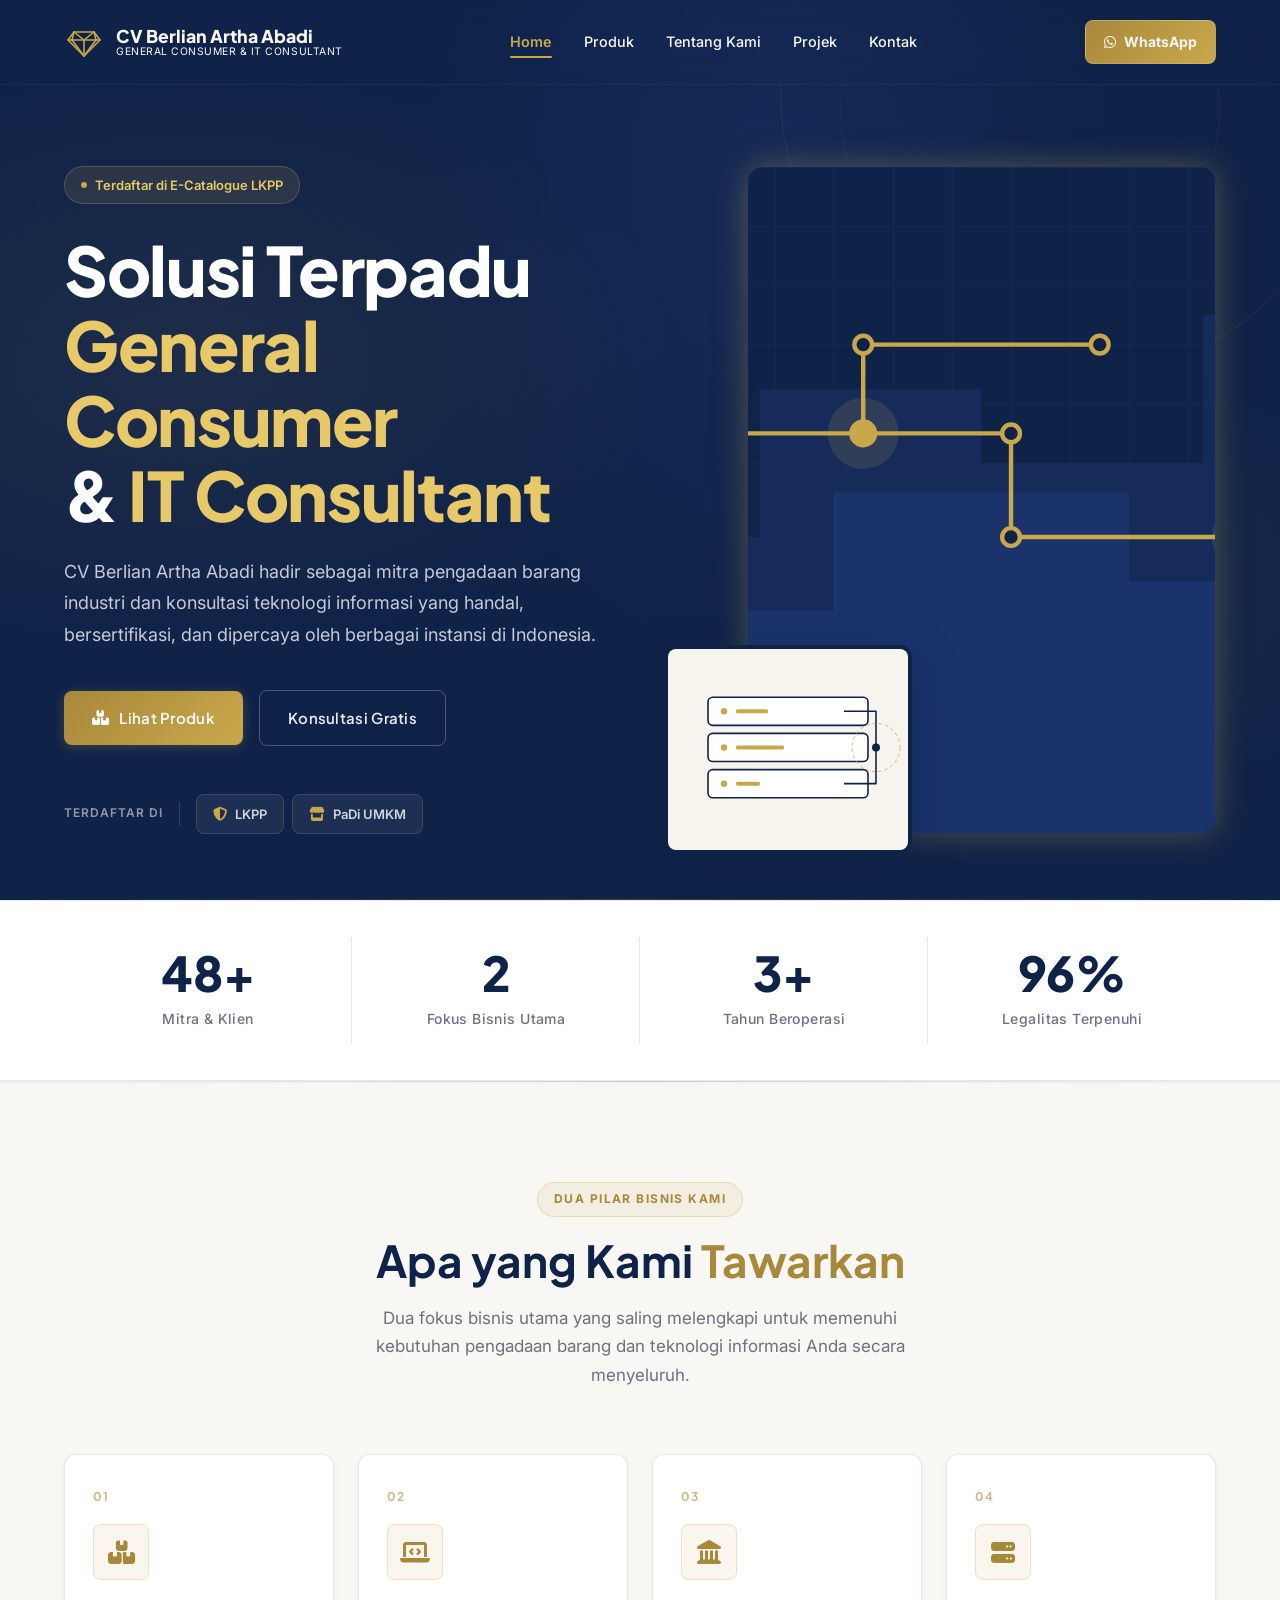
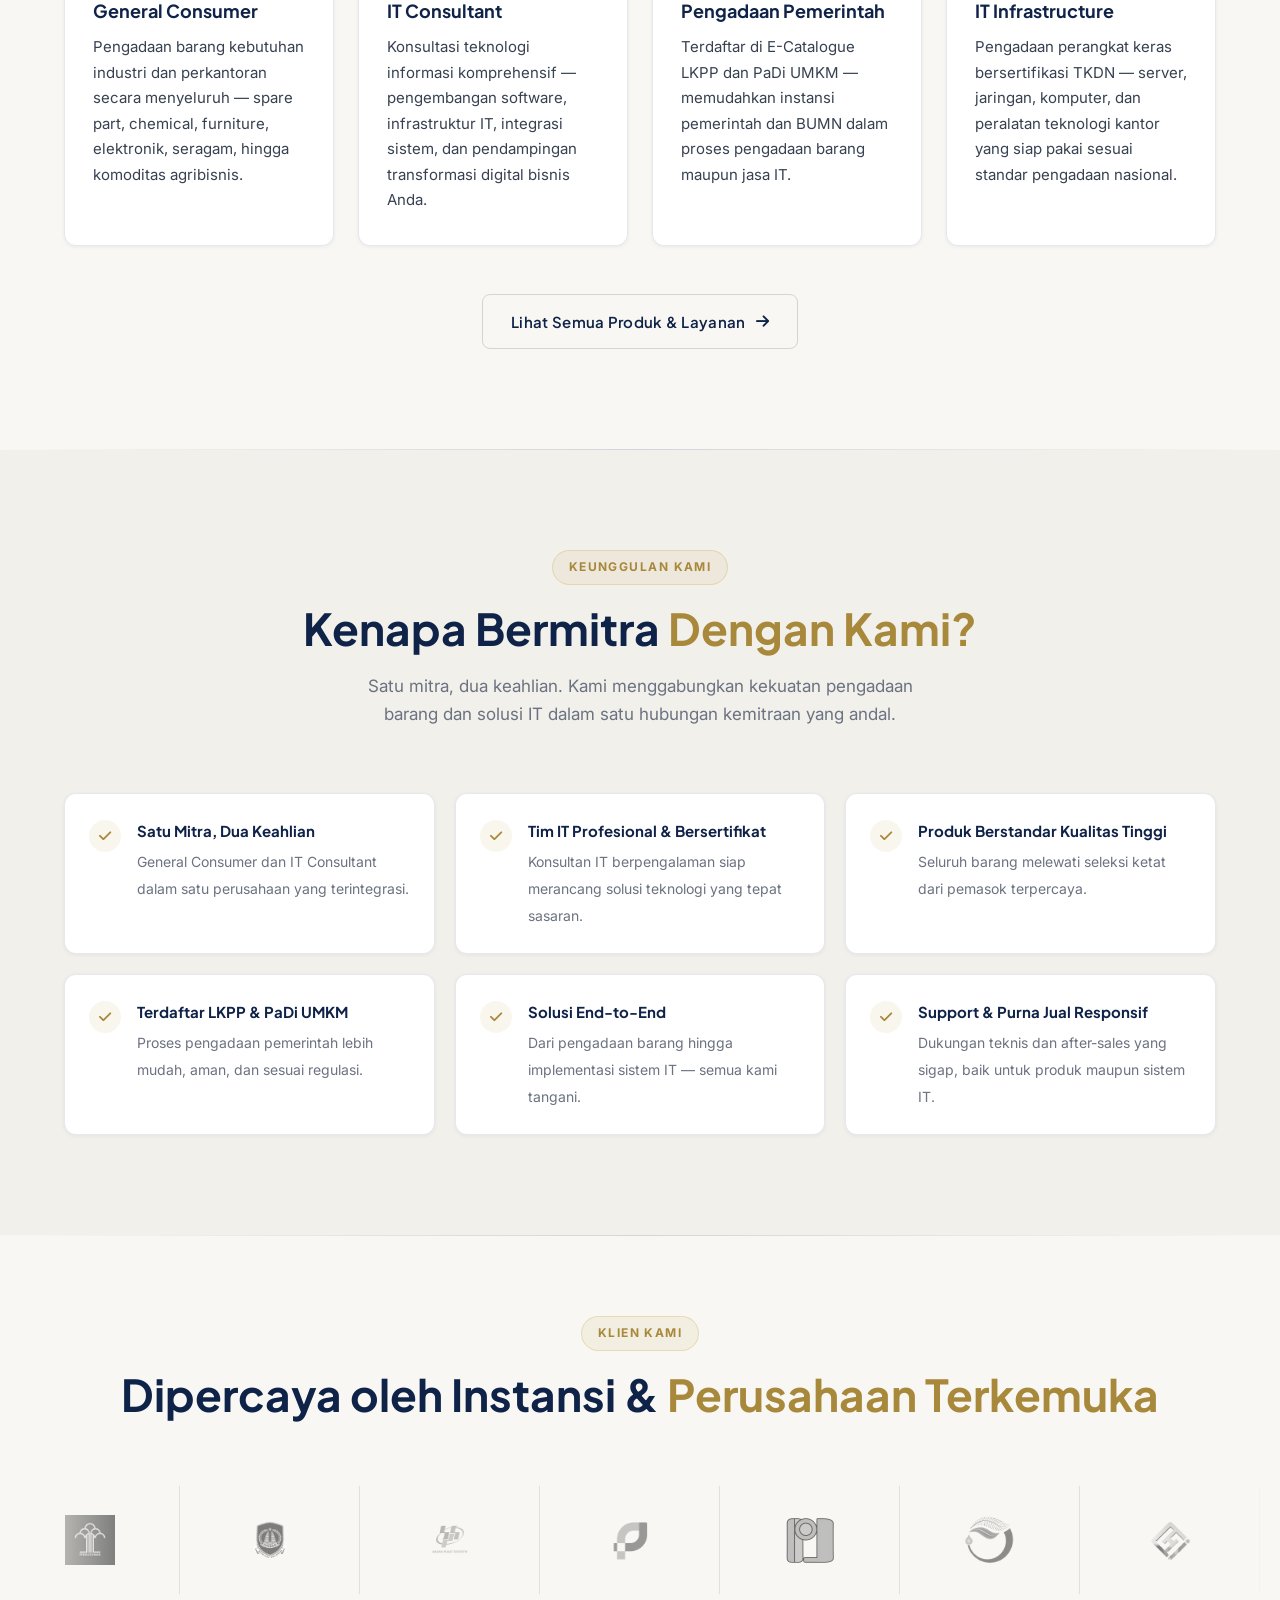
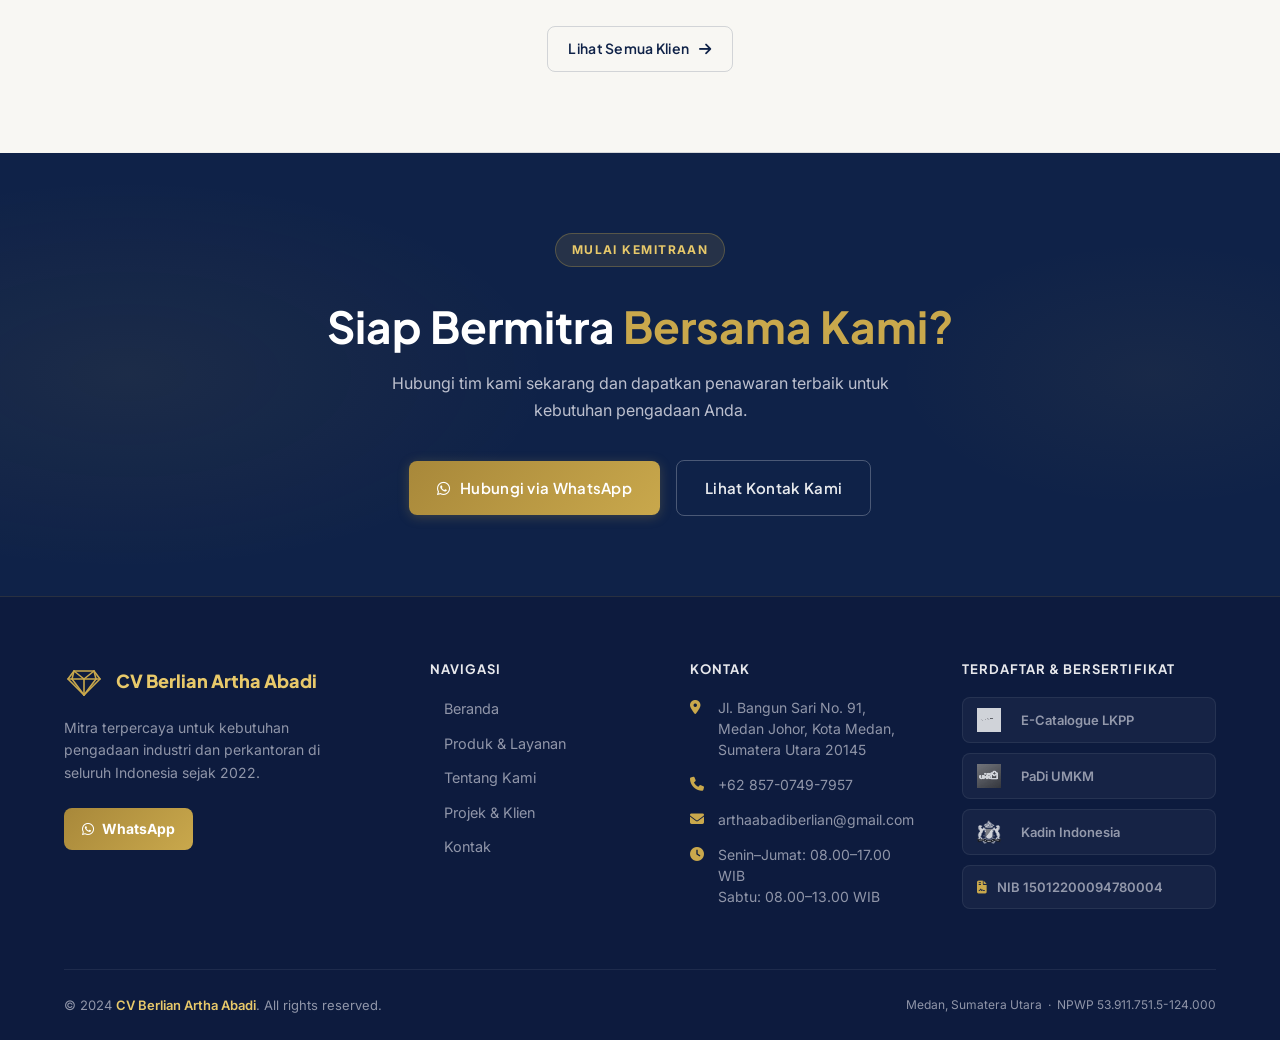
==== commit f4d7ecbe: "test: memvalidasi webhook auto deployment" ====
--- a/index.html
+++ b/index.html
@@ -1,3 +1,4 @@
+<!-- Test Webhook Auto Deploy Berhasil -->
 <!DOCTYPE html>
 <html lang="id">
 
